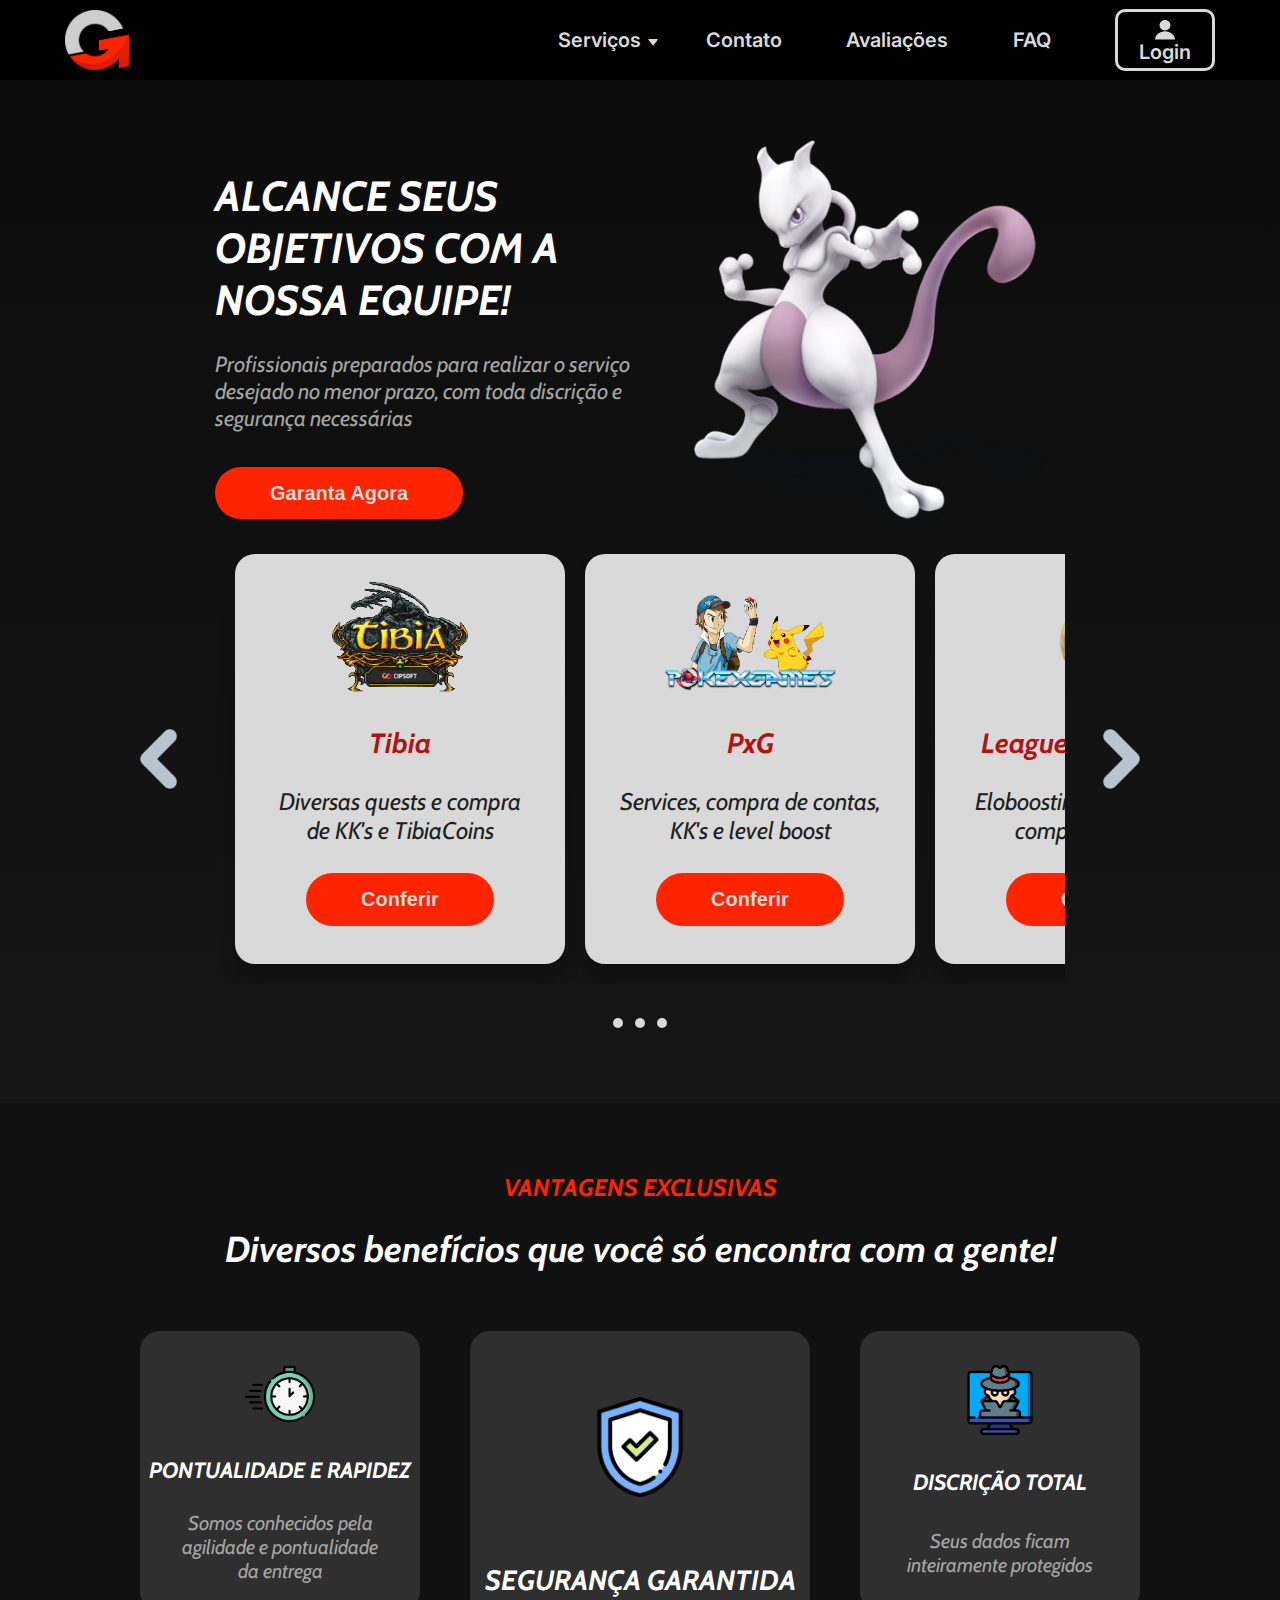
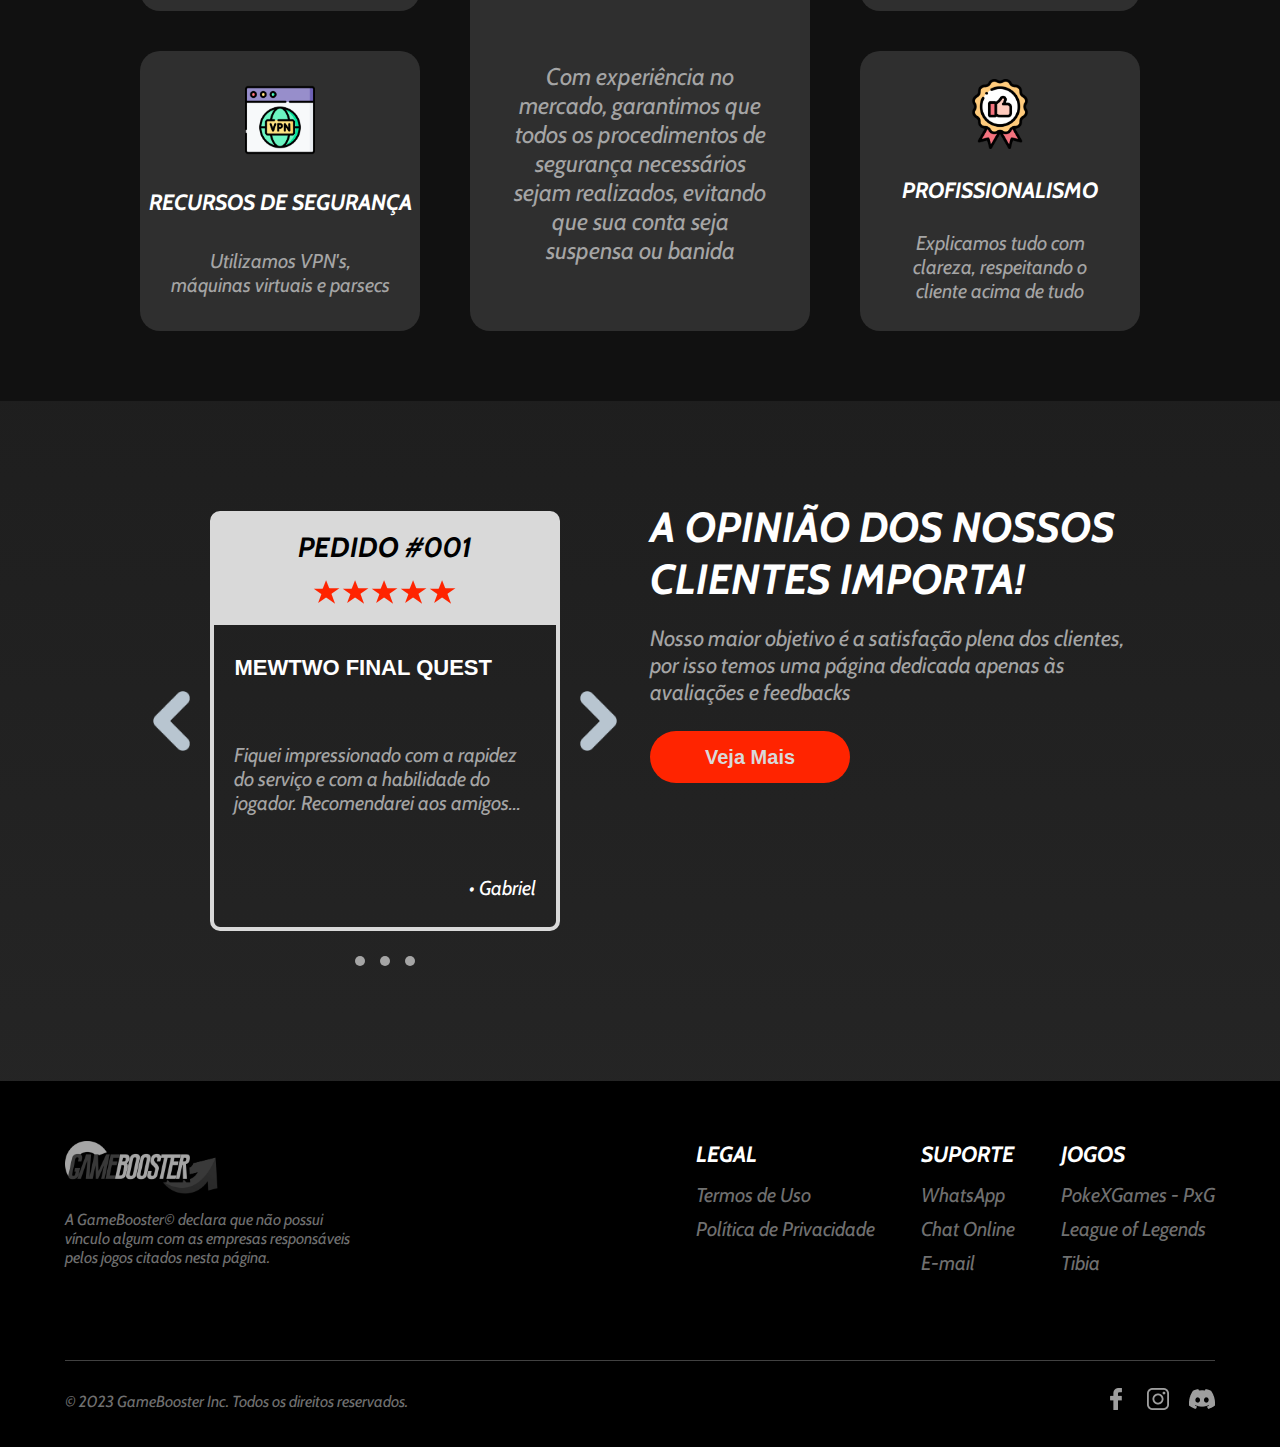
==== index.html @ 7f556cfa "Link para Contato no Header" ====
<!DOCTYPE html>
<html lang="pt-br">
<head>
    <meta charset="UTF-8">
    <meta name="viewport" content="width=device-width, initial-scale=1.0, shrink-to-fit=no">
    <link rel="stylesheet" href="css/common.css">
    <link rel="stylesheet" href="css/home.css">
    <script src="script/script.js"></script>
    <script src="script/home.js"></script>
    <title>GameBooster</title>
</head>
<body>
    <div>
        <div class="login-caixa">
            
            <div class="login">
                <div class="div-sair">
                    <div class="sair" onclick="toggleLogin()">X</div>
                </div>

                <div class="login-texto">
                    <h1>Efetuar Login</h1>

                    <p>Acesse sua conta GameBooster</p>
                </div>

                <div class="continuar-ops">
                    <div class="continuar">
                        <img src="imagens/google.png" alt="Logo do Google">
                        <p>Continuar com o Google</p>
                    </div>

                    <div class="continuar">
                        <img src="imagens/facebook.png" alt="Logo do Facebook.">
                        <p>Continuar com o Facebook</p>
                    </div>

                    <div class="continuar">
                        <img src="imagens/discord-icon.png" alt="Logo do Discord.">
                        <p>Continuar com o Discord</p>
                    </div>
                </div>

                <div class="centraliza-log">
                    <div class="div-ou">
                        <div></div>
                        
                        <p>ou</p>
    
                        <div></div>
                    </div>
                </div>
                
                <div class="email-senha">
                    
                    <form action="#" class="form">
                        <input type="email" name="email" id="email" placeholder="Digite seu e-mail ou login">

                        <input type="password" name="senha" id="senha" maxlength="14" placeholder="Digite sua senha">
                    </form>

                    <p class="esq-sen">Esqueceu a senha?</p>

                </div>

                <div class="confirmar">
                    <button>Confirmar</button>
                </div>

                <div class="confirmar">
                    <p class="nao-conta">Não possui uma conta? <a class="cadastre" href="#">Cadastre-se</a></p>
                </div>
                
            </div>
        </div>
    </div>

    <header>
        <div class="container-header">
            <div class="logo-header">
                <a class="logo-cv" href="index.html">
                    <img class="logo-cv" src="imagens/logo-cv.png" alt="Logo da Gamebooster">
                </a>
            </div>

            <nav class="nav-comp">
                <ul class="itens-nav">    
                    <li class="container-servicos">
                        <span class="servicos">Serviços</span>
                        <ul class="caixa-servicos">
                            <li><a class="servico borda-f">PokeXGames</a></li>
                            <li><a class="servico borda-f">League of Legends</a></li>
                            <li><a class="servico borda-f">Tibia</a></li>
                            <li class="container-contas">
                                <span class="brilinho">Contas</span>
                                <ul class="caixa-contas">
                                    <li class="servico borda-f brilinho">Anunciar (PxG)</li>
                                    <li class="men brilinho">Comprar (PxG)</li>
                                </ul>
                            </li>
                        </ul>
                    </li>
                    <li class="brilinho"><a href="contato.html">Contato</a></li>
                    <li class="brilinho"><a href="avaliacoes.html">Avaliações</a></li>
                    <li class="brilinho"><a href="faq.html">FAQ</a></li>
                    <li>
                        <button id="botao-login" onclick="toggleLogin()">
                            <img class="passar-c" src="imagens/avatar-brilho.svg" alt="Icone de login com brilho.">
                            <img class="mostrada" src="imagens/avatar.svg" alt="Icone de login.">
                            <span>Login</span>
                        </button>
                    </li>
                </ul>
            </nav>

            <nav class="nav-cel">
                <div class="menu-ham">
                
                    <input id="caixa-invisivel" type="checkbox">       
    
                    <div class="fatias">
                        <span></span>
                        <span></span>
                        <span></span>
                    </div>
                
                    <ul class="menu">
                        <li class="menu-ham-tipog">
                            <a href="#"><img src="imagens/tipografia.png" alt="GameBooster escrito de forma estilizada."></a>
    
                            <div class="menu-x">
                                <input id="caixa-invisivel-2" type="checkbox" >
    
                                <div class="x-ham">
                                    <span class="x1"></span>
                                    <span class="x2"></span>
                                </div>
                            </div>
                        </li>
                        <input id="invisivel-servicos" type="checkbox">
                        <li class="container-servicos-2">
                            <span class="servicos-ham">Serviços</span>
                            <ul class="caixa-servicos-2">
                                <li class="servicosabcd" id="servico-a"><a href="lol.html">PokeXGames</a></li>
                                <li class="servicosabcd" id="servico-b"><a href="lol.html">League of Legends</a></li>
                                <li class="servicosabcd" id="servico-c"><a href="lol.html">Tibia</a></li>
                                <li class="servicosabcd" id="servico-d">

                                    <input id="invisivel-contas" type="checkbox">

                                    <div class="container-contas-2">
                                        <span class="livra-caixa">Contas</span>
                                        <ul class="caixa-contas-ham">
                                            <li class="brilinho" id="conta-a">Anunciar (PxG)</li>
                                            <li class="brilinho" id="conta-b">Comprar (PxG)</li>
                                        </ul>
                                    </div>

                                </li>
                            </ul>
                        </li>
                        <li class="margem"></li>
                        <li class="margem2"></li>
                        <li class="brilinho"><a href="#">Intermédios</a></li>
                        <li><a href="#">Avaliações</a></li>
                        <li><a href="#">FAQ</a></li>
                        <li class="menu-ham-log">
                            <button id="botao-login-ham" onclick="toggleLogin()">LOGIN</button>
                        </li>
                        <li></li> <!-- Não apague isso -->
                    </ul>
                </div>
            </nav>
        </div>
    </header>

    <main>
        <section class="container">
            <div class="parte-esq">
                <h1>ALCANCE SEUS OBJETIVOS COM A NOSSA EQUIPE!</h1>
    
                <p>Profissionais preparados para realizar o serviço desejado no menor prazo, com toda discrição e segurança necessárias</p>
    
                <a href="#"><div class="botao-laranja">Garanta Agora</div></a>
            </div>
    
            <div class="imagem-mewtwo">
                <img src="imagens/mewtwo.png" alt="Pokémon chamado Mewtwo.">
            </div>
        </section>

        <section class="caixa-setas">

            <img class="seta-esquerda seta" src="imagens/seta-esquerda.png" alt="Seta apondada para a esquerda.">

            <div class="container2">
                <div class="caixa-jogos tibia-esquerda">
                    <a href="#"><img class="logo-jogos" src="imagens/logo-tibia.gif" alt="Logo do jogo Tibia."></a>
    
                    <a href="#"><h3>Tibia</h3></a>
    
                    <p>Diversas quests e compra de KK's e TibiaCoins</p>
    
                    <a class="botao-laranja conferir" href="#"><div>Conferir</div></a>
                </div>
                
                <div class="caixa-jogos">
                    <a href="#"><img class="logo-jogos" src="imagens/logo-pxg.png" alt="Logo do jogo PokeXGames."></a>
    
                    <a href="#"><h3>PxG</h3></a>
    
                    <p>Services, compra de contas, KK's e level boost</p>
    
                    <a class="botao-laranja conferir" href="#"><div>Conferir</div></a>
                </div>
    
                <div class="caixa-jogos">
                    <a href="#"><img class="logo-jogos" src="imagens/logo-lol.png" alt="Logo do jogo Legue of Leagends."></a>
    
                    <a href="#"><h3>League of Leagends</h3></a>
    
                    <p>Eloboosting, duoboosting e compra de contas</p>
    
                    <a class="botao-laranja conferir" href="lol.html"><div>Conferir</div></a>
                </div>
                
            </div>

            <img class="seta-direita seta" src="imagens/seta-direita.png" alt="Seta apondada para a direita.">

        </section>

        <div class="retangulos">
            <div class="retang-p"></div>
            <div class="retang-p"></div>
            <div class="retang-p"></div>
        </div>

        <section class="vantagens">

            <div class="titulo-h2-h3">
                <h2>VANTAGENS EXCLUSIVAS</h2>

                <h3>Diversos benefícios que você só encontra com a gente!</h3>
            </div>

            <div class="container-van">
                <div class="van-flex">
                    <div class="caixa-vantagem">
                        <img src="imagens/pontualidade.png" alt="Um relógio de ponteiros.">

                        <h3>PONTUALIDADE E RAPIDEZ</h3>

                        <p>Somos conhecidos pela agilidade e pontualidade da entrega</p>
                    </div>

                    <div class="caixa-vantagem">
                        <img src="imagens/vpn.png" alt="Um simbolo de VPN.">

                        <h3>RECURSOS DE SEGURANÇA</h3>

                        <p>Utilizamos VPN's, máquinas virtuais e parsecs</p>
                    </div>
                </div>

                <div class="caixa-vantagem-c">
                    <img src="imagens/seguranca.png" alt="Um escudo com um sinal de correto.">

                    <h3>SEGURANÇA GARANTIDA</h3>

                    <p>Com experiência no mercado, garantimos que todos os procedimentos de segurança necessários sejam realizados, evitando que sua conta seja suspensa ou banida</p>
                </div>

                <div class="van-flex van-baixo">
                    <div class="caixa-vantagem">
                        <img src="imagens/discricao.png" alt="Uma pessoa discreta.">

                        <h3>DISCRIÇÃO TOTAL</h3>

                        <p>Seus dados ficam inteiramente protegidos</p>
                    </div>

                    <div class="caixa-vantagem profissionalismo">
                        <img src="imagens/qualidade.png" alt="Uma medalha com uma mão com o polegar pra cima estampada em seu centro.">

                        <h3>PROFISSIONALISMO</h3>

                        <p>Explicamos tudo com clareza, respeitando o cliente acima de tudo</p>
                    </div>
                </div>
            </div>
        </section>

        <section class="caixa-avaliacao-m">

            <a class="aparece" href="avaliacoes.html"><div class="botao-laranja estica">Veja Mais</div></a>

            <div class="container-bolinhas">
                <div class="mini-avaliacao">

                    <img class="seta-esquerda-av-demo" src="imagens/seta-esquerda.png" alt="Uma seta apontada para a esquerda.">
    
                    <div class="rolagem-av">
                        <div class="caixa-avaliacao">
                            <div class="caixa-avaliacao-cima">
                                <h3>PEDIDO #001</h3>
                                <div class="caixa-estrelas">
                                    <div class="five-pointed-star2"></div>
                                    <div class="five-pointed-star2"></div>
                                    <div class="five-pointed-star2"></div>
                                    <div class="five-pointed-star2"></div>
                                    <div class="five-pointed-star2"></div>
                                </div>
                            </div>
                            <div class="caixa-avaliacao-baixo">
                                <h4>MEWTWO FINAL QUEST</h4>
        
                                <p>Fiquei impressionado com a rapidez do serviço e com a habilidade do jogador. Recomendarei aos amigos...</p>
        
                                <p class="nome">• Gabriel</p>
                            </div>
                        </div>
                        <div class="caixa-avaliacao">
                            <div class="caixa-avaliacao-cima">
                                <h3>PEDIDO #001</h3>
                                <div class="caixa-estrelas">
                                    <div class="five-pointed-star2"></div>
                                    <div class="five-pointed-star2"></div>
                                    <div class="five-pointed-star2"></div>
                                    <div class="five-pointed-star2"></div>
                                    <div class="five-pointed-star2"></div>
                                </div>
                            </div>
                            <div class="caixa-avaliacao-baixo">
                                <h4>MEWTWO FINAL QUEST</h4>
        
                                <p>Fiquei impressionado com a rapidez do serviço e com a habilidade do jogador. Recomendarei aos amigos...</p>
        
                                <p class="nome">• Gabriel</p>
                            </div>
                        </div>
                        <div class="caixa-avaliacao tira-margem">
                            <div class="caixa-avaliacao-cima">
                                <h3>PEDIDO #001</h3>
                                <div class="caixa-estrelas">
                                    <div class="five-pointed-star2"></div>
                                    <div class="five-pointed-star2"></div>
                                    <div class="five-pointed-star2"></div>
                                    <div class="five-pointed-star2"></div>
                                    <div class="five-pointed-star2"></div>
                                </div>
                            </div>
                            <div class="caixa-avaliacao-baixo">
                                <h4>MEWTWO FINAL QUEST</h4>
        
                                <p>Fiquei impressionado com a rapidez do serviço e com a habilidade do jogador. Recomendarei aos amigos...</p>
        
                                <p class="nome">• Gabriel</p>
                            </div>
                        </div>
                    </div>
    
                    <img class="seta-direita-av-demo" src="imagens/seta-direita.png" alt="Uma seta apontada para a direita.">
                </div>

                <div class="caixa-bolinhas">
                    <div></div>
                    <div></div>
                    <div></div>
                </div>

            </div>

            <div class="caixa-opiniao">
                <h2>A OPINIÃO DOS NOSSOS CLIENTES IMPORTA!</h2>

                <p>Nosso maior objetivo é a satisfação plena dos clientes, por isso temos uma página dedicada apenas às avaliações e feedbacks</p>
                
                <a href="avaliacoes.html"><div class="botao-laranja desaparece">Veja Mais</div></a>
            </div>

        </section>
            
    </main>

    <footer>

        <div class="footer-area">
            <div class="caixa-footer">
                <div class="declaracao">
                    <img class="tipografia-pb" src="imagens/tipografia-PeB.png" alt="GameBooster escrito de forma estilizada.">
                    <p>A GameBooster© declara que não possui vínculo algum com as empresas responsáveis pelos jogos citados nesta página.</p>
                </div>

                <nav class="opcoes-footer">

                    <ul class="coluna-footer">
                        <li>LEGAL</li>
                        <li><a class="brilinho" href="#">Termos de Uso</a></li>
                        <li><a class="brilinho" href="#">Política de Privacidade</a></li>
                    </ul>

                    <ul class="coluna-footer">
                        <li>SUPORTE</li>
                        <li><a class="brilinho" href="#">WhatsApp</a></li>
                        <li><a class="brilinho" href="#">Chat Online</a></li>
                        <li><a class="brilinho" href="#">E-mail</a></li>
                    </ul>
                    
                    <ul class="coluna-footer">
                        <li>JOGOS</li>
                        <li><a class="brilinho" href="#">PokeXGames - PxG</a></li>
                        <li><a class="brilinho" href="lol.html">League of Legends</a></li>
                        <li><a class="brilinho" href="#">Tibia</a></li>
                    </ul>

                </nav>
            </div>

            <div class="footer-final">
                <p>© 2023 GameBooster Inc. Todos os direitos reservados.</p>
                <div class="flex-logos-footer">
                    <a href="#"><img class="logos-footer" src="imagens/facebook-logo-b.png" alt="Logo do Facebook."></a>
                    <a href="#"><img class="logos-footer" src="imagens/instagram-logo-b.png" alt="Logo do Instagram."></a>
                    <a href="#"><img class="logos-footer" src="imagens/discord-logo-b.png" alt="Logo do Discord."></a>
                </div>
            </div>
        </div>
    </footer>  
</body>
</html>
---- css/common.css ----
@import url('https://fonts.googleapis.com/css2?family=Inter:wght@700&display=swap');
@import url('https://fonts.googleapis.com/css2?family=Inter:wght@500;600&display=swap');   
@import url('https://fonts.googleapis.com/css2?family=Cabin:ital,wght@0,400;0,700;1,400;1,700&family=Inter&display=swap'); 

body {
    background: linear-gradient(180deg, #0c0c0c 1.56%, #2b2b2b 110.39%, rgba(0, 0, 0, 0) 110.4%);
    font-family: 'Segoe UI', Tahoma, Geneva, Verdana, sans-serif;
    height: max-content;
    margin: 0;
}

ul {
    list-style-type: none;
}

a {
    text-decoration: none;
    color: #D9D9D9;
}

p, ul, h3, h2, h1, input {
    margin: 0;
    padding: 0;
}

p, h1, h2, h3, footer ul { /* ---------- ALTERADO EM 08/09/2023 (Gabriel) ---------- */
    font-family: Cabin; /* ---------- ALTERADO EM 08/09/2023 (Gabriel) ---------- */
    font-style: italic; /* ---------- ALTERADO EM 08/09/2023 (Gabriel) ---------- */
}

h1 {
    font-size: 3rem;
    color: #FFF;
    margin: 0;
}

#botao-login, .servicos, .brilinho, .servico, .menu-ham a, #invisivel-servicos ~ li.container-servicos-2 span {
    transition: text-shadow 0.2s ease;
}

#botao-login:hover, .servicos:hover, .brilinho:hover, .servico:hover, .menu-ham a:hover, #invisivel-servicos:hover ~ li.container-servicos-2 span {
    text-shadow: #CECECE 1px 0 7px;
}

.seta, .seta-direita-av-demo, .seta-esquerda-av-demo {         
    transition: 0.2s;
}

.seta:hover, .seta-direita-av-demo:hover, .seta-esquerda-av-demo:hover, .seta-esquerda-av, .seta-direita-av {
    -webkit-filter: drop-shadow(0px 0px 4px #bbb);
    filter: drop-shadow(0px 0px 4px #bbb);
    cursor: pointer;
}

/* Header */

header {
    background-color: #000;
    width: 100%;
    position: sticky;
    top: 0;
    z-index: 10;
    color: #D9D9D9;
    text-align: center;
    font-family: Inter, sans-serif;
}

.container-header {
    max-width: 1260px;
    margin: 0 auto;
    height: 80px;
    display: flex;
    align-items: center;
    justify-content: space-between;
}

.logo-header {
    flex-grow: 5;
    flex-shrink: 0;
    display: flex;
    justify-content: start;
    align-items: center;
}

.logo-cv {
    max-width: 100%;
    height: 60px;
}

header nav {
    flex-grow: 3;
    flex-shrink: 0;
}

.itens-nav {
    font-size: 1.25rem;
    font-weight: 600; /* ---------- ALTERADO EM 12/09/2023 (Gabriel) ---------- */
    display: flex;
    align-items: center;
    justify-content: space-between;
    flex-grow: 2;
    flex-shrink: 0;
}

.container-servicos {
    position: relative;
    padding: 10px 0;
}

.servicos {
    cursor: pointer;
}

.servicos::after {
    content: url(../imagens/seta.svg);
    padding-left: 7px;
    position: absolute;
    top: 8px;
    transform: scale(1.1);
}

.caixa-servicos {
    background-color:#2F2F2F;
    border-radius: 10px;
    padding-top: 10px;
    visibility: hidden;
    position: absolute;
    justify-content: space-around;
    top: 40px;
    left: -10px;
    height: 240px;
    width: 220px;
    z-index: 11;
}

li:hover .caixa-servicos {
    display: flex;
    align-items: center;
    flex-direction: column;
    visibility: visible;
}

.servico {
    width: 200px;
    display: block;
    cursor: pointer;
    padding-bottom: 18px;
}

.borda-f {
    border-bottom: 1px solid #D9D9D9;
}

.container-contas {
    position: relative;
    padding: 0 10px 10px 10px;
    width: 200px;
    display: block;
    cursor: pointer;
}

.container-contas span::after {
    content: url(../imagens/seta.svg);
    padding-left: 10px;
    position: absolute;
    top: 7.6px;
    transform: rotate(-90deg) scale(1.2);
}

.caixa-contas {
    background-color:#2F2F2F;
    border-radius: 10px;
    padding-top: 10px;
    visibility: hidden;
    position: absolute;
    justify-content: space-around;
    top: -20px;
    left: 220px;
    height: 120px;
    width: 220px;
    z-index: 12;
}

li.container-contas:hover .caixa-contas {
    display: flex;
    align-items: center;
    flex-direction: column;
    visibility: visible;
}

.borda-c {
    border-bottom: 1px solid #D9D9D9;
}

.men {
    padding-bottom: 10px;
}

#botao-login {
    width: 100px;
    height: 62px;
    font-size: 1.25rem;
    font-weight: 600; /* ---------- ALTERADO EM 12/09/2023 (Gabriel) ---------- */
    color: #D9D9D9;
    border: 3px solid #D9D9D9;
    background-color: #000;
    border-radius: 10px;
    cursor: pointer;
    display: flex;
    flex-direction: column;
    align-items: center;
    font-family: Inter, sans-serif;
    transition: box-shadow 0.3s ease;
}

#botao-login:hover {
    box-shadow: 0.005px 0.005px 5px #CECECE, 0.005px 0.005px 5px #CECECE, 0.005px 0.005px 5px #CECECE, 0.005px -0.005px 5px #CECECE;
}

.passar-c {
    display: none;
    position: absolute;
    max-width: 100%;
    height: 30px;
    opacity: 0.7;
    padding-top: 1.48px;
}

#botao-login:hover .passar-c {
    display: inline;
}

.mostrada {
    z-index: 11;
    max-width: 100%;
    height: 20px;
    padding-top: 7px;
}


/* Menu Celular */

.nav-cel {
    display: none;
    max-width: max-content;
}

.menu-ham {
    z-index: 1;
    height: 95px;
}

.menu-ham input#caixa-invisivel {
    width: 40px;
    height: 32px;
    position: relative;
    top: 33px;
    left: -6px;
    cursor: pointer;
    opacity: 0;
    z-index: 2;
}

.menu-ham > div > span {
    display: block;
    width: 30px;
    height: 3px;
    margin-bottom: 8.5px;
    position: relative;
    background-color: #D9D9D9;
    border-radius: 3px;
    z-index: 1;
    transform-origin: 4px 0px;
    transition: transform 0.5s cubic-bezier(0.77,0.2,0.05,1.0),
                background 0.5s cubic-bezier(0.77,0.2,0.05,1.0),
                opacity 0.55s ease;
}

.menu-ham div.fatias span:first-child {
    transform-origin: 0% 0%;
}

.menu-ham div.fatias span:nth-last-child(2) {
    transform-origin: 0% 100%;
}

.menu-ham input:checked ~ div.fatias span:nth-child(1) {
    transform: rotate(45deg) translateY(-1px) scaleX(1.3);
}
  
.menu-ham input:checked ~ div.fatias span:nth-child(2) {
    transform: rotate(0deg) scale(0);
}

.menu-ham input:checked ~ div.fatias span:nth-child(3) {
    transform: rotate(-45deg) translate(-2px, -2px) scaleX(1.3);
}

.menu {
    position: absolute;
    top: 0px;
    left: 0px;
    width: 300px;
    height: 100vh;
    overflow: auto;
    z-index: 3;
    padding: 20px 20px 20px 30px;
    background-color: #353535;
    -webkit-font-smoothing: antialiased;
    transform-origin: 0% 0%;
    transform: translate(-100%, 0);
    transition: transform 0.5s cubic-bezier(0.77,0.2,0.05,1.0);
}

.menu > li {
    font-size: 1.5rem;
    text-align: start;
    color: #D9D9D9;
    padding-bottom: 30px;
}

.menu-ham-tipog {
    padding-bottom: 50px;
}

.menu li:last-child {
    padding-bottom: 0px;
}

.menu-ham input:checked ~ ul {
    transform: none;
}

.menu-ham-tipog {
    display: flex;
    align-items: center;
    justify-content: space-between;
}

.menu-ham .menu-ham-tipog .x-ham {
    rotate: 45deg;
    width: max-content;
}

.menu-ham-tipog a img {
    max-width: 100%;
    height: 70px;
    padding-top: 20px;
}

.menu-x {
    position: relative
}

#caixa-invisivel-2 {
    width: 27px;
    height: 30px;
    position: absolute;
    top: -4px;
    left: -6px;
    cursor: pointer;
    opacity: 0;
    z-index: 2;
}

.menu-ham .menu-ham-tipog .x-ham span {
    height: 2px;
    width: 32.35px;
    margin: 0;
    border-radius: 10px;
}

.menu-ham-tipog .x-ham span:first-child {
    position: relative;
    top: 13px;
}

.menu-ham-tipog .x-ham span:last-child {
    rotate: 90deg;
    position: relative;
    left: 13px;
}

#invisivel-servicos {
    position: absolute;
    cursor: pointer;
    opacity: 0;
    top: 148px;
    left: 30px;
    width: 98px;
    height: 29px;
}

.menu .caixa-servicos-2 {
    z-index: 3;
}

.menu .caixa-servicos-2 > li.servicosabcd {
    font-size: 1.375rem;
    position: absolute;
    left: 60px;
    transform-origin: 0% 0%;
}

#servico-a {
    top: 195px;
    transform: translate(-170%, 0);
    transition: transform cubic-bezier(0, 0.09, 1, -0.8) 0.6s;
}

#servico-b {
    top: 235px;
    transform: translate(-220%, 0);
    transition: transform cubic-bezier(0, 0.09, 1, -0.6) 0.5s;
}

#servico-c {
    top: 275px;
    transform: translate(-500%, 0);
    transition: transform cubic-bezier(0, 0.09, 1, -0.6) 0.3s;
}

#servico-d {
    top: 285px;
    transform: translate(-600%, 0);
    transition: transform cubic-bezier(0, 0.09, 1, -0.6) 0.2s;
}

#invisivel-servicos:checked ~ .container-servicos-2 > ul > li {
    transform: translate(0%, 0);
}

#invisivel-servicos:checked ~ .container-servicos-2 > .caixa-servicos-2 > #servico-a {
    transition: transform 0.2s;
}

#invisivel-servicos:checked ~ .container-servicos-2 > .caixa-servicos-2 > #servico-b {
    transition: transform 0.4s;
}

#invisivel-servicos:checked ~ .container-servicos-2 > .caixa-servicos-2 > #servico-c {
    transition: transform 0.5s;
}

#invisivel-servicos:checked ~ .container-servicos-2 > .caixa-servicos-2 > #servico-d {
    transition: transform 0.7s;
}

#invisivel-servicos:checked ~ .margem {
    animation-duration: 0.6s;
    animation-name: margem-maior;
    animation-fill-mode: forwards;
}

.menu li.margem {
    padding-bottom: 0px;
    height: 0px;
}

@keyframes margem-maior {
    from {
        margin-top: 0;
    }

    to {
        margin-top: 155px;
        animation-play-state: paused;
    }
}

#invisivel-servicos ~ .margem {
    animation-duration: 1.8s;
    animation-name: margem-menor;
    animation-fill-mode: forwards;
}

@keyframes margem-menor {
    from {
        margin: 155px;
    }
    to {
        margin: 0;
    }
}

/* fhkjdlorimasvfhkjdlorimasvfhkjdlorimasvfhkjdlorimasvfhkjdlorimasvfhkjdlorimasvfhkjdlorimasvfhkjdlorimasvfhkjdlorimasvfhkjdlorimasvfhkjdlorimasv
    fhkjdlorimasvfhkjdlorimasvfhkjdlorimasvfhkjdlorimasvfhkjdlorimasvfhkjdlorimasvfhkjdlorimasvfhkjdlorimasvfhkjdlorimasvfhkjdlorimasvfhkjdlorimasv
    fhkjdlorimasvfhkjdlorimasvfhkjdlorimasvfhkjdlorimasvfhkjdlorimasvfhkjdlorimasvfhkjdlorimasvfhkjdlorimasvfhkjdlorimasvfhkjdlorimasvfhkjdlorimasv
    fhkjdlorimasvfhkjdlorimasvfhkjdlorimasvfhkjdlorimasvfhkjdlorimasvfhkjdlorimasvfhkjdlorimasvfhkjdlorimasvfhkjdlorimasvfhkjdlorimasvfhkjdlorimasv
    fhkjdlorimasvfhkjdlorimasvfhkjdlorimasvfhkjdlorimasvfhkjdlorimasvfhkjdlorimasvfhkjdlorimasvfhkjdlorimasvfhkjdlorimasvfhkjdlorimasvfhkjdlorimasv
*/

#servico-d {
    z-index: 3;
    left: -40px;
}

#invisivel-contas {
    width: 78px;
    height: 26px;
    position: relative;
    top: 30px;
    left: 100px;
    cursor: pointer;
    opacity: 0;
    z-index: 2;
}

.livra-caixa {
    position: absolute;
    left: 100px;
}

#servico-d .caixa-contas-ham {
    position: absolute;
}

#servico-d .container-contas-2 li {
    font-size: 1.25rem;
    position: absolute;
    width: max-content;
    left: 130px;
    transform-origin: 0% 0%;
}

#servico-d #conta-a {
    top: 40px;
    transform: translate(-250%, 0);
    transition: transform cubic-bezier(0, 0.09, 1, -0.7) 0.7s;
}

#servico-d #conta-b {
    top: 75px;
    transform: translate(-250%, 0);
    transition: transform cubic-bezier(0, 0.09, 1, -0.7) 0.5s;
}


#servico-d #invisivel-contas:checked ~ .container-contas-2 ul li {
    transform: translate(0%, 0);
    transition: cubic-bezier(0.46, 0, 0.83, 0);
}

#servico-d #invisivel-contas:checked ~ .container-contas-2 #conta-a {
    transition: transform 0.3s;
}

#servico-d #invisivel-contas:checked ~ .container-contas-2 #conta-b {
    transition: transform 0.6s;
}



.menu .margem2 {
    padding-bottom: 0px;
    height: 0.01px;
}


.margem2-1 {
    animation-duration: 0.6s;
    animation-name: margem-maior2;
    animation-fill-mode: forwards;
}



@keyframes margem-maior2 {
    from {
        margin-top: 0;
    }

    to {
        margin-top: 100px;
        animation-play-state: paused;
    }
}

.margem2-2 {
    animation-duration: 0.6s;
    animation-name: margem-menor2;
    animation-fill-mode: forwards;
}

@keyframes margem-menor2 {
    from {
        margin: 50px;
    }
    to {
        margin: 0;
    }
}

/* fhkjdlorimasvfhkjdlorimasvfhkjdlorimasvfhkjdlorimasvfhkjdlorimasvfhkjdlorimasvfhkjdlorimasvfhkjdlorimasvfhkjdlorimasvfhkjdlorimasvfhkjdlorimasv
    fhkjdlorimasvfhkjdlorimasvfhkjdlorimasvfhkjdlorimasvfhkjdlorimasvfhkjdlorimasvfhkjdlorimasvfhkjdlorimasvfhkjdlorimasvfhkjdlorimasvfhkjdlorimasv
    fhkjdlorimasvfhkjdlorimasvfhkjdlorimasvfhkjdlorimasvfhkjdlorimasvfhkjdlorimasvfhkjdlorimasvfhkjdlorimasvfhkjdlorimasvfhkjdlorimasvfhkjdlorimasv
    fhkjdlorimasvfhkjdlorimasvfhkjdlorimasvfhkjdlorimasvfhkjdlorimasvfhkjdlorimasvfhkjdlorimasvfhkjdlorimasvfhkjdlorimasvfhkjdlorimasvfhkjdlorimasv
    fhkjdlorimasvfhkjdlorimasvfhkjdlorimasvfhkjdlorimasvfhkjdlorimasvfhkjdlorimasvfhkjdlorimasvfhkjdlorimasvfhkjdlorimasvfhkjdlorimasvfhkjdlorimasv
*/

.menu .menu-ham-log {
    padding: 100px 0 50px 0;
}

#botao-login-ham {
    margin: 50px 0 0 10px;
    border: none;
    width: 270px;
    height: 50px;
    color: #D9D9D9;
    background: #FF2400;
    font-family: Inter; /* ---------- ALTERADO EM 08/09/2023 (Gabriel) ---------- */
    font-size: 1.15rem; /* ---------- ALTERADO EM 08/09/2023 (Gabriel) ---------- */
    font-weight: bold;
    border-radius: 10px;
    transition: 150ms; /* ---------- ALTERADO EM 08/09/2023 (Gabriel) ---------- */
}

#botao-login-ham:hover { /* ---------- ALTERADO EM 08/09/2023 (Gabriel) ---------- */
    background-color: #B81A00;
    cursor: pointer;
}

/* Ínicio login */


.login-caixa {
    position: fixed;
    display: none;
    align-items: center;
    justify-content: center;
    height: 100vh;
    width: 100%;
    background: rgba(0, 0, 0, 0.2);
    z-index: 100;
}
  
.login-caixa.open {
    display: flex;
    animation: mostrar-login-caixa 1s;
}
  
@keyframes mostrar-login-caixa {
    0% {
      opacity: 0;
    }
    100% {
      opacity: 1;
    }
}
  
.login {
    height: 600px;
    width: 390px;
    margin: 0 auto;
    background: #D7C8C8F2;
    border-radius: 10px;
}
  
.div-sair {
    display: flex;
    justify-content: flex-end
}
  
.sair {
    font-family: sans-serif;
    color: #9B9B9B;
    font-size: 1.75rem;
    font-weight: bold;
    padding: 5px 5px 0px 0px;
    cursor: pointer;
}
  
.login-texto {
    margin-bottom: 25px;
}
  
.login-texto h1 {
    color: #222222;
    font-size: 2rem;
    text-align: center;
    margin: 0px 0px 7px 0px;
}
  
.login-texto p {
    color: #606060;
    font-size: 1.125rem;
    text-align: center;
    margin: 0px;
}
  
.continuar-ops {
    display: flex;
    row-gap: 15px;
    align-items: center;
    flex-direction: column;
}
  
.continuar {
    height: 40px;
    width: 324px;
    background-color: #B1B1B1;
    display: flex;
    align-items: center;
    justify-content: flex-start;
    column-gap: 40px;
    border-radius: 5px;
    cursor: pointer;
}
  
.continuar img {
    max-width: 100%;
    height: 22px;
    padding-left: 10px;
}
  
.continuar p, .div-ou p {
    margin: 0px;
}
  
.centraliza-log {
    max-width: 324px;
    margin: 30px auto;
}
  
.email-senha, .confirmar {
    max-width: 324px;
    margin: 0 auto;
}
  
.div-ou {
    display: flex;
    align-items: center;
    justify-content: space-between;
}
  
.div-ou div {
    width: 140px;
    border: 1px solid #A5A5A5;
}
  
.div-ou p {
    font-size: 0.875rem;
}
  
.email-senha form {
    display: flex;
    flex-direction: column;
    justify-content: center;
    row-gap: 15px;
}
  
.email-senha form input {
    padding: 0 10px;
    margin: 0;
    height: 40px;
    width: 300px;
    font-size: 0.875rem;
    outline: none;
    border: 1px solid #999999;
    border-radius: 5px;
}
  
.esq-sen {
    color: #4F4F4F;
    margin: 7px 0;
    padding-right: 4px;
    font-size: 0.875rem;
    text-align: right;
    cursor: pointer;
}
  
.confirmar button {
    margin: 14px 0px 10px 0px;
    background-color: #FF2400;
    color: #FFFFFF;
    outline: none;
    border: none;
    border-radius: 8px;
    font-size: 1rem;
    padding: 0px;
    height: 40px;
    width: 324px;
    cursor: pointer;
}
  
.nao-conta {
    margin: 0;
    font-size: 1.125rem;
    color: #545454;
    font-weight: 500;
}
  
.nao-conta a {
    color: #FF2400;
}

/* Seção Avaliação */

.caixa-avaliacao-m {
    max-width: 1000px;
    margin: 0 auto;
    display: flex;
    flex-wrap: wrap;
    column-gap: 20px;
    padding: 100px 0;
}

.container-bolinhas {
    flex: 1;
}

.mini-avaliacao {
    display: flex;
    align-items: center;
    justify-content: space-evenly;
}

.seta-esquerda-av-demo, .seta-direita-av-demo {
    max-width: 100%;
    height: 60px;
    cursor: pointer;
}

.rolagem-av {
    height: 440px;
    width: 365px;
    overflow-x: scroll;
    display: flex;
    /* justify-content: center; */
    align-items: center;
    /* column-gap: 20px; */
}

.rolagem-av::-webkit-scrollbar {
    display: none;
}

.caixa-estrelas {
    display: flex;
    justify-content: center;
    column-gap: 3px;
}

.caixa-comentarios {
    display: flex;
    justify-content: space-between;
    align-items: center;
}

.caixa-avaliacao {
    background: none;
    height: 412px;
    width: 342px;
    border: 4px solid #D9D9D9;
    border-radius: 10px;
    flex-shrink: 0;
    margin: 0 20px 0 8px;
}

.caixa-avaliacao:hover { /* ---------- ALTERADO EM 08/09/2023 (Gabriel) ---------- */
    box-shadow: 0px 0px 9px 0px #bbbbbb;
}

.tira-margem {
    margin-right: 8px;
}

.caixa-avaliacao-cima {
    display: flex;
    flex-direction: column;
    align-items: center;
    background-color: #D9D9D9;
}

.caixa-avaliacao-cima h3 {
    font-size: 1.75rem;
    margin: 15px 0 10px 0;
}

.caixa-avaliacao-cima .caixa-estrelas {
    margin-bottom: 15px;
}

.caixa-avaliacao-baixo {
    height: 295px;
    background: none;
    border-radius: 0px 0px 25px 25px;
    display: flex;
    flex-direction: column;
    justify-content: space-between;
}

.caixa-avaliacao-baixo h4 {
    font-size: 1.375rem;
    color: #ffffff;
    margin: 30px 20px 0 20px;
}

.caixa-avaliacao-baixo p {
    font-size: 1.25rem;
    color: #A5A5A5;
    margin: 0 20px;
}

.aparece {
    display: none;
}

.caixa-avaliacao-baixo .nome {
    color: #ffffff;
    text-align: right;
    padding-bottom: 20px;
}

.caixa-opiniao {
    flex: 1;
}

.caixa-opiniao h2 {
    font-size: 3rem;
    color: #ffffff;
    margin-bottom: 20px;
}

.caixa-opiniao p {
    font-size: 1.5rem;
    color: #A5A5A5;
    margin-bottom: 40px;
}

.caixa-bolinhas {
    width: 60px;
    height: 40px;
    margin: 0 auto;
    display: flex;
    align-items: center;
    flex-direction: row;
    justify-content: space-between;
}

.caixa-bolinhas div {
    background-color: #A5A5A5;
    width: 10px;
    height: 10px;
    border-radius: 50px;
}

.five-pointed-star2 {
    --star-color: #FF2400;
    margin: 1em auto;
    font-size: 0.85em;
    position: relative;
    display: block;
    width: 0px;
    height: 0px;
    border-right: 1em solid transparent;
    border-bottom: 0.7em solid var(--star-color);
    border-left: 1em solid transparent;
    transform: rotate(35deg);
}

.five-pointed-star2:before {
    border-bottom: 0.8em solid var(--star-color);
    border-left: 0.3em solid transparent;
    border-right: 0.3em solid transparent;
    position: absolute;
    height: 0;
    width: 0;
    top: -0.45em;
    left: -0.65em;
    display: block;
    content:"";
    transform: rotate(-35deg);
}

.five-pointed-star2:after {
    position: absolute;
    display: block;
    top: 0.03em;
    left: -1.05em;
    width: 0;
    height: 0;
    border-right: 1em solid transparent;
    border-bottom: 0.7em solid var(--star-color);
    border-left: 1em solid transparent;
    transform: rotate(-70deg);
    content:"";
}

/* Footer */

footer {
    background-color: #000;
    width: 100%;
}

.footer-area {
    height: auto;
    max-width: 1260px; /* ---------- ALTERADO EM 12/09/2023 (Gabriel) ---------- */
    margin: 0 auto;
    padding-top: 60px;
}

.caixa-footer {
    border-bottom: 1.5px solid #414141;
    padding-bottom: 75px;
    display: flex;
    flex-wrap: wrap;
    column-gap: 30%;
}

.declaracao {
    flex: 1.65;
}

.opcoes-footer {
    display: flex;
    flex-wrap: wrap;
    align-items: baseline;
    justify-content: space-between;
    flex: 3;
}

.tipografia-pb {
    max-width: 100%;
    height: 55px;
}

.caixa-footer p {
    font-size: 1rem;
    margin: 10px 0 0 0;
    color: #707070;
}

p {
    color: #A5A5A5;
}

.coluna-footer li:first-child {
    color: #FFF;
    font-size: 1.375rem;
    padding-bottom: 15px;
    font-weight: bold; /* ---------- ALTERADO EM 08/09/2023 (Gabriel) ---------- */
}

.coluna-footer li {
    padding-bottom: 10px;
} 

.coluna-footer li .brilinho:hover {  /* ---------- ALTERADO EM 08/09/2023 (Gabriel) ---------- */
    text-shadow: #7c7c7c 0 0 7px; 
}

footer a{
    color: #707070; /* ---------- ALTERADO EM 08/09/2023 (Gabriel) ---------- */
    font-size: 1.25rem;
}

.footer-final {
    display: flex;
    flex-wrap: wrap;
    align-items: center;
    justify-content: space-between; /* ---------- ALTERADO EM 08/09/2023 (Gabriel) ---------- */
    padding: 25px 0 30px 0;
}

.footer-final p {
    margin: 0;
    color: #707070; /* ---------- ALTERADO EM 08/09/2023 (Gabriel) ---------- */
}

.flex-logos-footer {
    display: flex;
    column-gap: 20px;
    align-items: center;
    justify-content: space-between;
}

.logos-footer {
    flex-shrink: 0;
    transition: 150ms; /* ---------- ALTERADO EM 08/09/2023 (Gabriel) ---------- */
}

.logos-footer:hover {
    filter: opacity(0.4) drop-shadow(0 0 #FF2400);     
}

/* Responsivo */

@media screen and (max-width: 1300px) {

    .container-header {
        max-width: 1150px;
    }

    .footer-area {
        max-width: 1150px;
    }

}

@media screen and (max-width: 1200px) {

    /* Header */

    .container-header {
        max-width: 900px;
    }

    /* Footer */

    .caixa-footer{
        /* flex-direction: column; */
        padding-bottom: 30px;
        max-width: 900px;
        margin: 0 auto;
        column-gap: 5%;
    }

    /* .declaracao {
        padding-bottom: 40px;
    }

    .declaracao p {
        width: 350px;
    } */

    /* .opcoes-footer {
        column-gap: 10px;
    } */

    .coluna-footer {
        padding-bottom: 20px;
    }

    .footer-final {
        max-width: 900px;
        margin: 0 auto;
    }

    .opcoes-footer, .declaracao {
        margin: 0 15px;
    }

}

@media screen and (max-width: 1050px) {

    .caixa-avaliacao-m {
        max-width: 600px;
        padding: 60px 0;
        flex-direction: column-reverse;
    }

    .caixa-avaliacao-m .estica {
        display: block;
        text-align: center;
        width: 145px;
        margin: 0 auto;
        margin-top: 40px;
    }

}

@media screen and (max-width: 1000px) {

    header {
        height: 60px;
    }

    .container-header {
        height: 60px;
    }

    .logo-cv {
        height: 40px;
    }

    .nav-comp {
        display: none;
    }

    .nav-cel {
        display: inline;
    }

}

@media screen and (max-width: 950px) {

    .container-header {
        max-width: 650px;
    }

    /* Footer */

    .caixa-footer {
        max-width: 650px;
        flex-wrap: wrap;
        column-gap: 8%;
    }

    .declaracao {
        display: flex;
        align-items: center;
        flex-direction: column;
        /* text-align: center; */
        font-size: 1.25rem;
    }

    .declaracao p {
        width: auto;
    }

    .footer-final {
        max-width: 650px;
        text-align: center;
    }

    .flex-logos-footer {
        padding: 30px 0 20px 0;
        padding-top: 25px;
        margin: 0 auto;
        column-gap: 20px;
    }
}

@media screen and (max-width: 700px) {

    /* Avaliação */

    .caixa-avaliacao-m {
        width: 450px;
    }

    .rolagem-av {
        height: 470px;
        width: 350px;
    }

    .caixa-avaliacao-m h2 {
        font-size: 2rem;
    }

    .caixa-avaliacao {
        width: 272px;
        height: 450px;
    }

    .seta-esquerda-av-demo, .seta-direita-av-demo {
        display: none;
    }

    .caixa-avaliacao-baixo {
        height: 340px;
    }

}

@media screen and (max-width: 650px) {

    .container-header {
        max-width: 450px;
    }

}

@media screen and (max-width: 500px) {

    .container-header {
        max-width: 300px;
    }
    .logo-header {
        margin-left: 9px;
    }

    .menu {
        width: 250px;
        padding: 5px 5px 5px 20px;
    }

    .menu li.menu-ham-tipog:first-child {
        padding-bottom: 40px;
    }

    .menu-ham-tipog a img {
        height: 55px;
        padding-top: 25px;
    }

    #invisivel-servicos {
        width: 80px;
        height: 20px;
        top: 130px;
        left: 19px;
    }

    .menu li {
        font-size: 1.125rem;
        padding-bottom: 20px;
    }

    #servico-a {
        top: 165px;
    }
    
    #servico-b {
        top: 205px;
    }
    
    #servico-c {
        top: 245px;
    }
    
    #servico-d {
        top: 285px;
    }

    #botao-login-ham {
        margin: 0 0 0 28px;
        width: 180px;
        font-size: 1.125rem;
    }

    /* Seção Avaliação */

    .caixa-avaliacao-m {
        width: 300px;
    }

    .rolagem-av {
        width: 300px;
    }

    .rolagem-av .caixa-avaliacao {
        width: 240px;
    }

    /* Footer */

    .caixa-footer {
        max-width: 350px;
    }

    .footer-final {
        max-width: 330px;
    }
}

@media screen and (max-width: 400px) {
    .caixa-footer {
        max-width: 280px;
    }

    .footer-final {
        max-width: 260px;
    }
}
---- css/home.css ----
.container {
    padding-top: 60px;
    max-width: 1080px;
    margin: 0 auto;
    display: flex;
}

.parte-esq { /* ---------- ALTERADO EM 08/09/2023 (Gabriel) ---------- */
    display: flex;
    flex-wrap: wrap;
    align-content: center;
    gap: 10px;
}

.parte-esq p {
    color: #A5A5A5;
    font-size: 1.5rem;
    margin: 15px 0 40px 0;
}

.caixa-setas {
    max-width: 1240px;
    margin: 0 auto;
    display: flex;
    align-items: center;
    justify-content: space-between;
}

.container2 {
    height: 450px;
    width: 1080px;
    display: flex;
    justify-content: space-between;
    align-items: center;
    overflow-x: scroll;
}

.container2::-webkit-scrollbar {
    display: none;
}

.seta-direita, .seta-esquerda {
    max-width: 100%;
    height: 60px;
    cursor: pointer;
}

/* .setas {
    max-width: 100%;
    height: 70px;
    transition: 150ms; ---------- ALTERADO EM 08/09/2023 (Gabriel) ----------
}

.seta {
    max-width: 100%;
    height: 50px;
    transition: 150ms; ---------- ALTERADO EM 08/09/2023 (Gabriel) ----------
} */

.caixa-jogos {
    background-color: #D9D9D9;
    margin: 15px 10px;
    width: 330px;
    height: 400px;
    display: flex;
    flex-direction: column;
    align-items: center;
    justify-content: space-evenly;
    border-radius: 20px;
    box-shadow: 0px 15px 15px rgba(0, 0, 0, 0.25);
    font-size: 1.5rem;
    flex-shrink: 0;
    padding-bottom: 10px; /* ---------- ALTERADO EM 08/09/2023 (Gabriel) ---------- */
    transition: 150ms; /* ---------- ALTERADO EM 08/09/2023 (Gabriel) ---------- */
}

.caixa-jogos:hover {
    transform: scale(1.1); /* ---------- ALTERADO EM 08/09/2023 (Gabriel) ---------- */
}

.tibia-esquerda {
    margin-left: 20px;
}

.logo-jogos {
    max-width: 100%;
    height: 110px;
}

.caixa-jogos h3 {
    text-align: center;
    color: #B11313;
    font-size: 1.75rem;
}

.caixa-jogos p {
    color: #202020;
    margin: 0 35px;
    text-align: center;
}

.botao-laranja {
    background-color: #FF2400;
    display: inline;
    font-size: 1.25rem;
    font-weight: bold;
    padding: 15px 55px;
    border-radius: 40px;
    transition: 150ms; /* ---------- ALTERADO EM 08/09/2023 (Gabriel) ---------- */
}

.botao-laranja:hover {
    background-color: #B81A00;
}

.retangulos {
    display: flex;
    align-items: center;
    justify-content: center;
    column-gap: 12px;
    margin: 34px 0 75px 0;
}

.retang-p {
    background-color: #D9D9D9;
    border-radius: 50%;
    height: 10px;
    width: 10px;
}


.vantagens {
    background-color: #111111;
    text-align: center;
    padding: 70px 0;
}

.vantagens h2 {
    color: #FF2400;
    font-size: 1.5rem;
    margin: 0;
}

.vantagens .titulo-h2-h3 h3 {
    color: #ffffff;
    font-size: 2.25rem;
    margin: 25px 0px 60px 0px;
}

.container-van {
    display: flex;
    flex-wrap: wrap;
    justify-content: space-between;
    max-width: 1220px;
    margin: 0 auto;
    color: #ffffff;
}

.van-flex {
    display: flex;
    flex-wrap: wrap;
    flex-direction: column;
    row-gap: 40px;
}

.caixa-vantagem {
    background-color: #2F2F2F;
    border-radius: 20px;
    height: 280px;
    width: 365px;
    display: flex;
    flex-direction: column;
    justify-content: space-evenly;
    align-items: center;
}

.caixa-vantagem img {
    max-width: 100%;
    height: 70px;
}

.caixa-vantagem h3 {
    font-size: 1.375rem;
}

.caixa-vantagem p {
    color: #A5A5A5;
    font-size: 1.25rem;
    margin: 0 30px;
}

.caixa-vantagem-c {
    background-color: #2F2F2F;
    border-radius: 20px;
    height: 600px;
    width: 380px;
    display: flex;
    flex-direction: column;
    justify-content: space-evenly;
    align-items: center;
}

.caixa-vantagem-c img {
    max-width: 100px;
    height: 100px;
    flex-shrink: 0;
}

.caixa-vantagem-c h3 {
    font-size: 1.75rem;
}

.caixa-vantagem-c p {
    font-size: 1.5rem;
    margin: 0 40px;
}

/* RESPONSIVO */


@media screen and (max-width: 1300px) {

    .container {
        max-width: 850px;
    }

    .parte-esq h1, .caixa-opiniao h2 {
        font-size: 2.625rem;
    }

    .parte-esq p, .caixa-opiniao p {
        font-size: 1.375rem;
    }

    .container div img {
        width: max-content;
        height: 390px;
    }

    .caixa-setas {
        max-width: 1000px;
    }

    .container2 {
        max-width: 850px;
    }

    .container-van {
        max-width: 1000px;
    }

    .caixa-vantagem {
        width: 280px;
    }

    .caixa-vantagem-c {
        width: 340px;
    }

}

@media screen and (max-width: 1050px) {

    .container {
        max-width: 650px;
        height: 420px;
    }

    .parte-esq h1, .caixa-opiniao h2 {
        font-size: 2.25rem;
    }

    .container div img {
        width: max-content;
        height: 340px;
    }

    .caixa-setas {
        max-width: 650px;
    }

    .container2 {
        max-width: 550px;
    }

    .aparece {
        display: inline;
    }

    .desaparece {
        display: none;
    }

    .vantagens .titulos-vantagens {
        margin: 0 auto;
        width: 650px;
    }

    .container-van {
        max-width: 650px;
    }

    .container-van .caixa-vantagem-c, .container-van .profissionalismo {
        width: 320px;
    }

    .van-baixo {
        width: 650px;
        margin-top: 40px;
        flex-direction: row;
        justify-content: space-between;
    }

    .caixa-vantagem {
        width: 280px;
    }

    .caixa-vantagem-c {
        width: 340px;
    }
}

@media screen and (max-width: 700px) {

    .container {
        max-width: 450px;
        height: auto;
    }

    .imagem-mewtwo {
        display: none;
    }

    .caixa-setas {
        padding-top: 60px;
        max-width: 400px;
        justify-content: center;
    }

    .container2 {
        max-width: max-content;
    }

    .caixa-jogos {
        margin: auto 10px;
    }

    .caixa-jogos:hover {
        transform: none;
    }

    .seta-esquerda, .seta-direita {
        display: none;
    }

    .caixa-jogos .tibia-esquerda {
        margin-left: 0px;
    }

    .vantagens .titulos-vantagens h3 {
        font-size: 2rem;
    }

    .vantagens .titulos-vantagens {
        width: 450px;
    }

    .vantagens .container-van {
        max-width: 450px;
        justify-content: center;
    }

    .van-flex {
        justify-content: center;
    }

    .container-van .caixa-vantagem {
        width: 320px;
    }

    .caixa-vantagem-c {
        margin-top: 40px;
    }
}

@media screen and (max-width: 500px) {

    .container {
        max-width: 300px;
    }

    .caixa-setas {
        width: 300px;
    }

    .caixa-jogos {
        width: 250px;
    }

    .caixa-jogos p{
        font-size: 1.375rem;
    }

    .vantagens .titulos-vantagens {
        width: 300px;
    }

    .vantagens .titulos-vantagens h3 {
        font-size: 1.75rem;
    }

    .container-van .caixa-vantagem,.container-van  .caixa-vantagem-c {
        width: 300px;
    }

    .container-van .caixa-vantagem p, .container-van  .caixa-vantagem-c p {
        font-size: 1.375rem;
    }
}
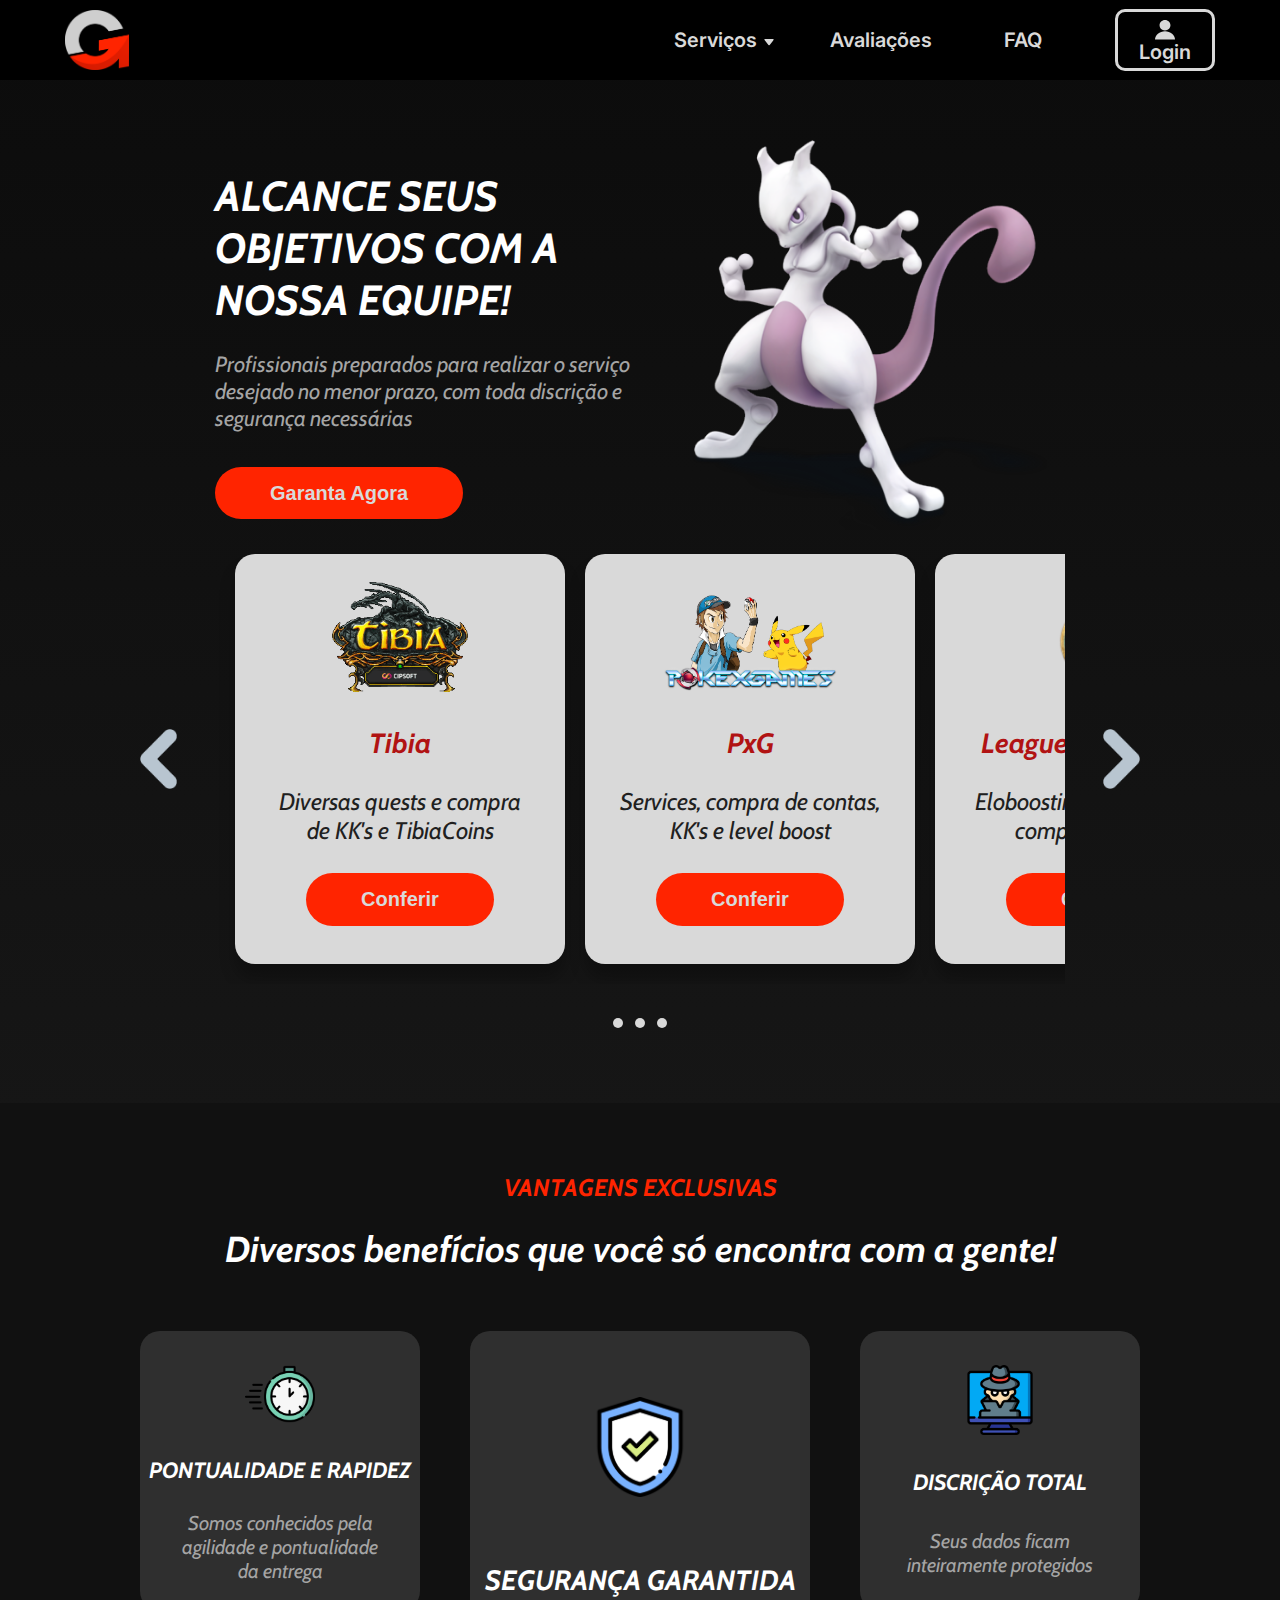
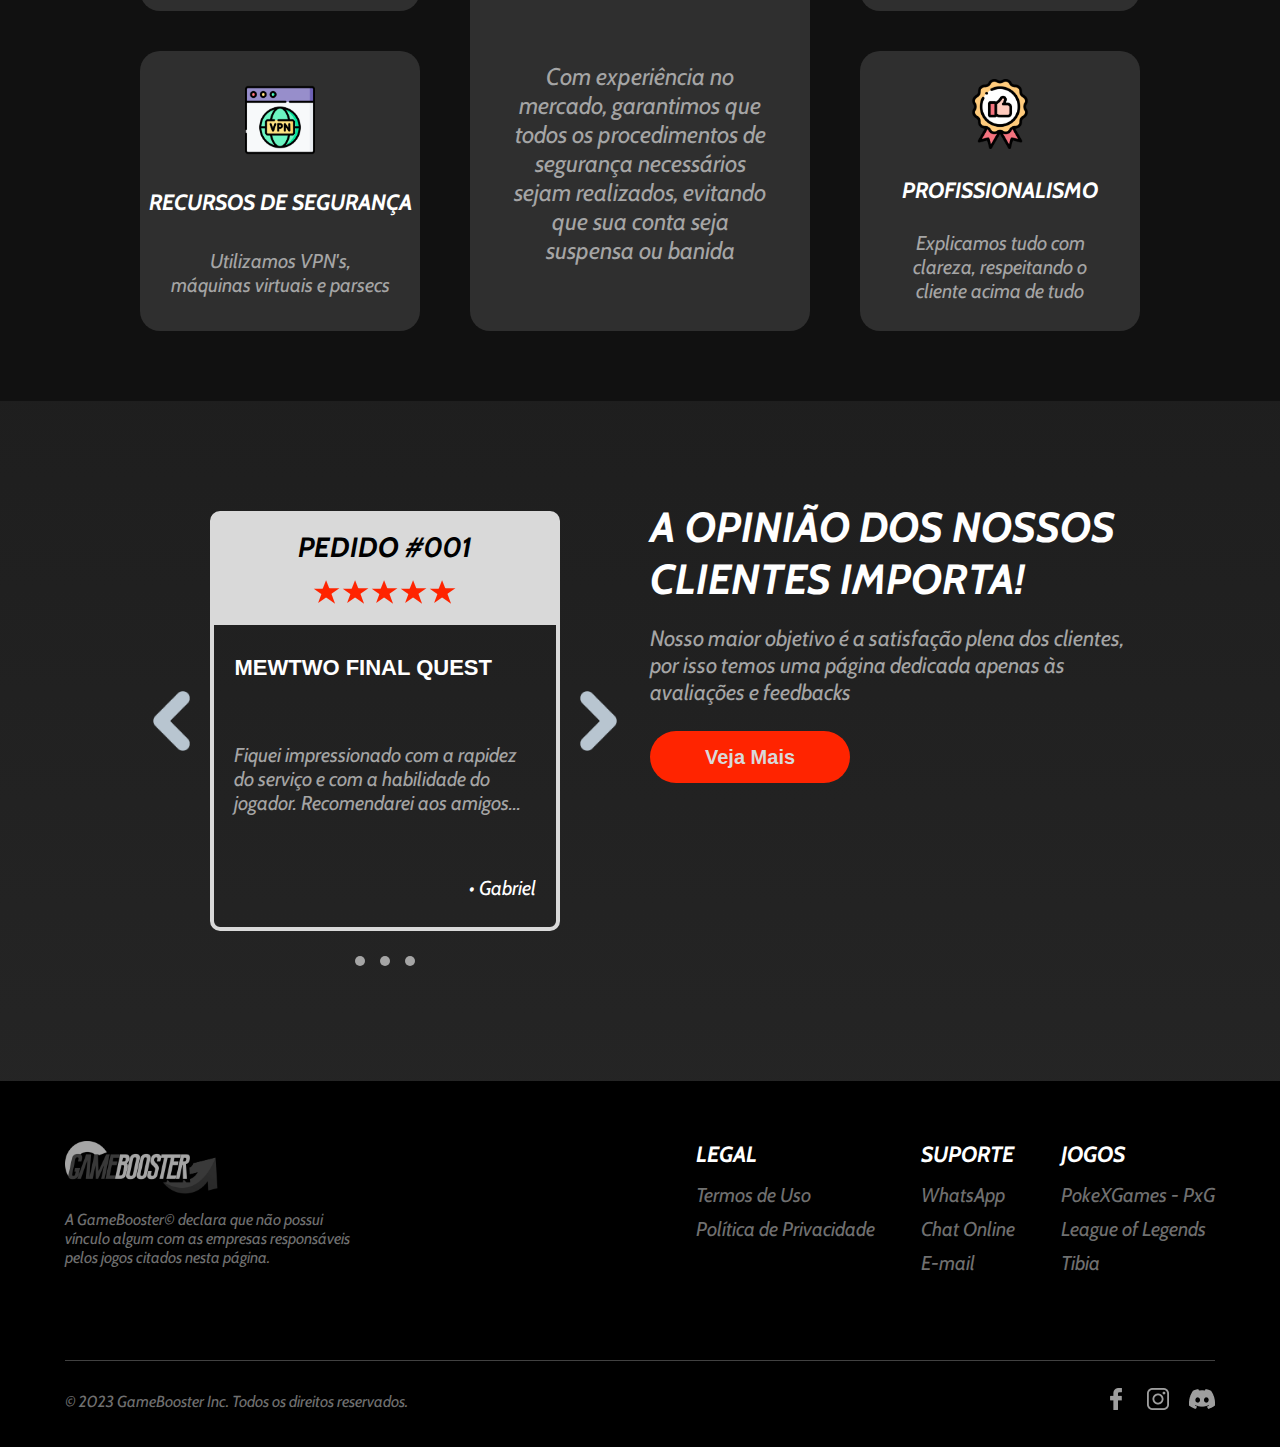
==== commit 4dbb0ae6: "Função de manipulação da DOM na página de contas" ====
--- a/index.html
+++ b/index.html
@@ -88,19 +88,13 @@
                     <li class="container-servicos">
                         <span class="servicos">Serviços</span>
                         <ul class="caixa-servicos">
-                            <li><a class="servico borda-f">PokeXGames</a></li>
-                            <li><a class="servico borda-f">League of Legends</a></li>
-                            <li><a class="servico borda-f">Tibia</a></li>
-                            <li class="container-contas">
-                                <span class="brilinho">Contas</span>
-                                <ul class="caixa-contas">
-                                    <li class="servico borda-f brilinho">Anunciar (PxG)</li>
-                                    <li class="men brilinho">Comprar (PxG)</li>
-                                </ul>
-                            </li>
+                            <li><a href="contas.html" class="servico borda-f">PokeXGames</a></li>
+                            <li><a href="lol.html" class="servico borda-f">League of Legends</a></li>
+                            <li><a href="contas.html" class="servico borda-f">Tibia</a></li>
+                            <li><a href="contas.html" class="servico men">Contas</a></li>
                         </ul>
                     </li>
-                    <li class="brilinho"><a href="contato.html">Contato</a></li>
+                    <!-- <li class="brilinho"><a href="#">Intermédios</a></li> -->
                     <li class="brilinho"><a href="avaliacoes.html">Avaliações</a></li>
                     <li class="brilinho"><a href="faq.html">FAQ</a></li>
                     <li>
@@ -126,7 +120,7 @@
                 
                     <ul class="menu">
                         <li class="menu-ham-tipog">
-                            <a href="#"><img src="imagens/tipografia.png" alt="GameBooster escrito de forma estilizada."></a>
+                            <a href="index.html"><img src="imagens/tipografia.png" alt="GameBooster escrito de forma estilizada."></a>
     
                             <div class="menu-x">
                                 <input id="caixa-invisivel-2" type="checkbox" >
@@ -141,29 +135,17 @@
                         <li class="container-servicos-2">
                             <span class="servicos-ham">Serviços</span>
                             <ul class="caixa-servicos-2">
-                                <li class="servicosabcd" id="servico-a"><a href="lol.html">PokeXGames</a></li>
+                                <li class="servicosabcd" id="servico-a"><a href="contas.html">PokeXGames</a></li>
                                 <li class="servicosabcd" id="servico-b"><a href="lol.html">League of Legends</a></li>
-                                <li class="servicosabcd" id="servico-c"><a href="lol.html">Tibia</a></li>
-                                <li class="servicosabcd" id="servico-d">
-
-                                    <input id="invisivel-contas" type="checkbox">
-
-                                    <div class="container-contas-2">
-                                        <span class="livra-caixa">Contas</span>
-                                        <ul class="caixa-contas-ham">
-                                            <li class="brilinho" id="conta-a">Anunciar (PxG)</li>
-                                            <li class="brilinho" id="conta-b">Comprar (PxG)</li>
-                                        </ul>
-                                    </div>
-
-                                </li>
+                                <li class="servicosabcd" id="servico-c"><a href="contas.html">Contas</a></li>
+                                <!-- <li class="servicosabcd" id="servico-d"><a href="contas.html">Contas</a></li> -->
                             </ul>
                         </li>
                         <li class="margem"></li>
                         <li class="margem2"></li>
-                        <li class="brilinho"><a href="#">Intermédios</a></li>
-                        <li><a href="#">Avaliações</a></li>
-                        <li><a href="#">FAQ</a></li>
+                        <!-- <li class="brilinho"><a href="#">Intermédios</a></li> -->
+                        <li><a href="avaliacoes.html">Avaliações</a></li>
+                        <li><a href="faq.html">FAQ</a></li>
                         <li class="menu-ham-log">
                             <button id="botao-login-ham" onclick="toggleLogin()">LOGIN</button>
                         </li>
--- a/css/common.css
+++ b/css/common.css
@@ -88,7 +88,7 @@
 }
 
 header nav {
-    flex-grow: 3;
+    flex-grow: 2;
     flex-shrink: 0;
 }
 
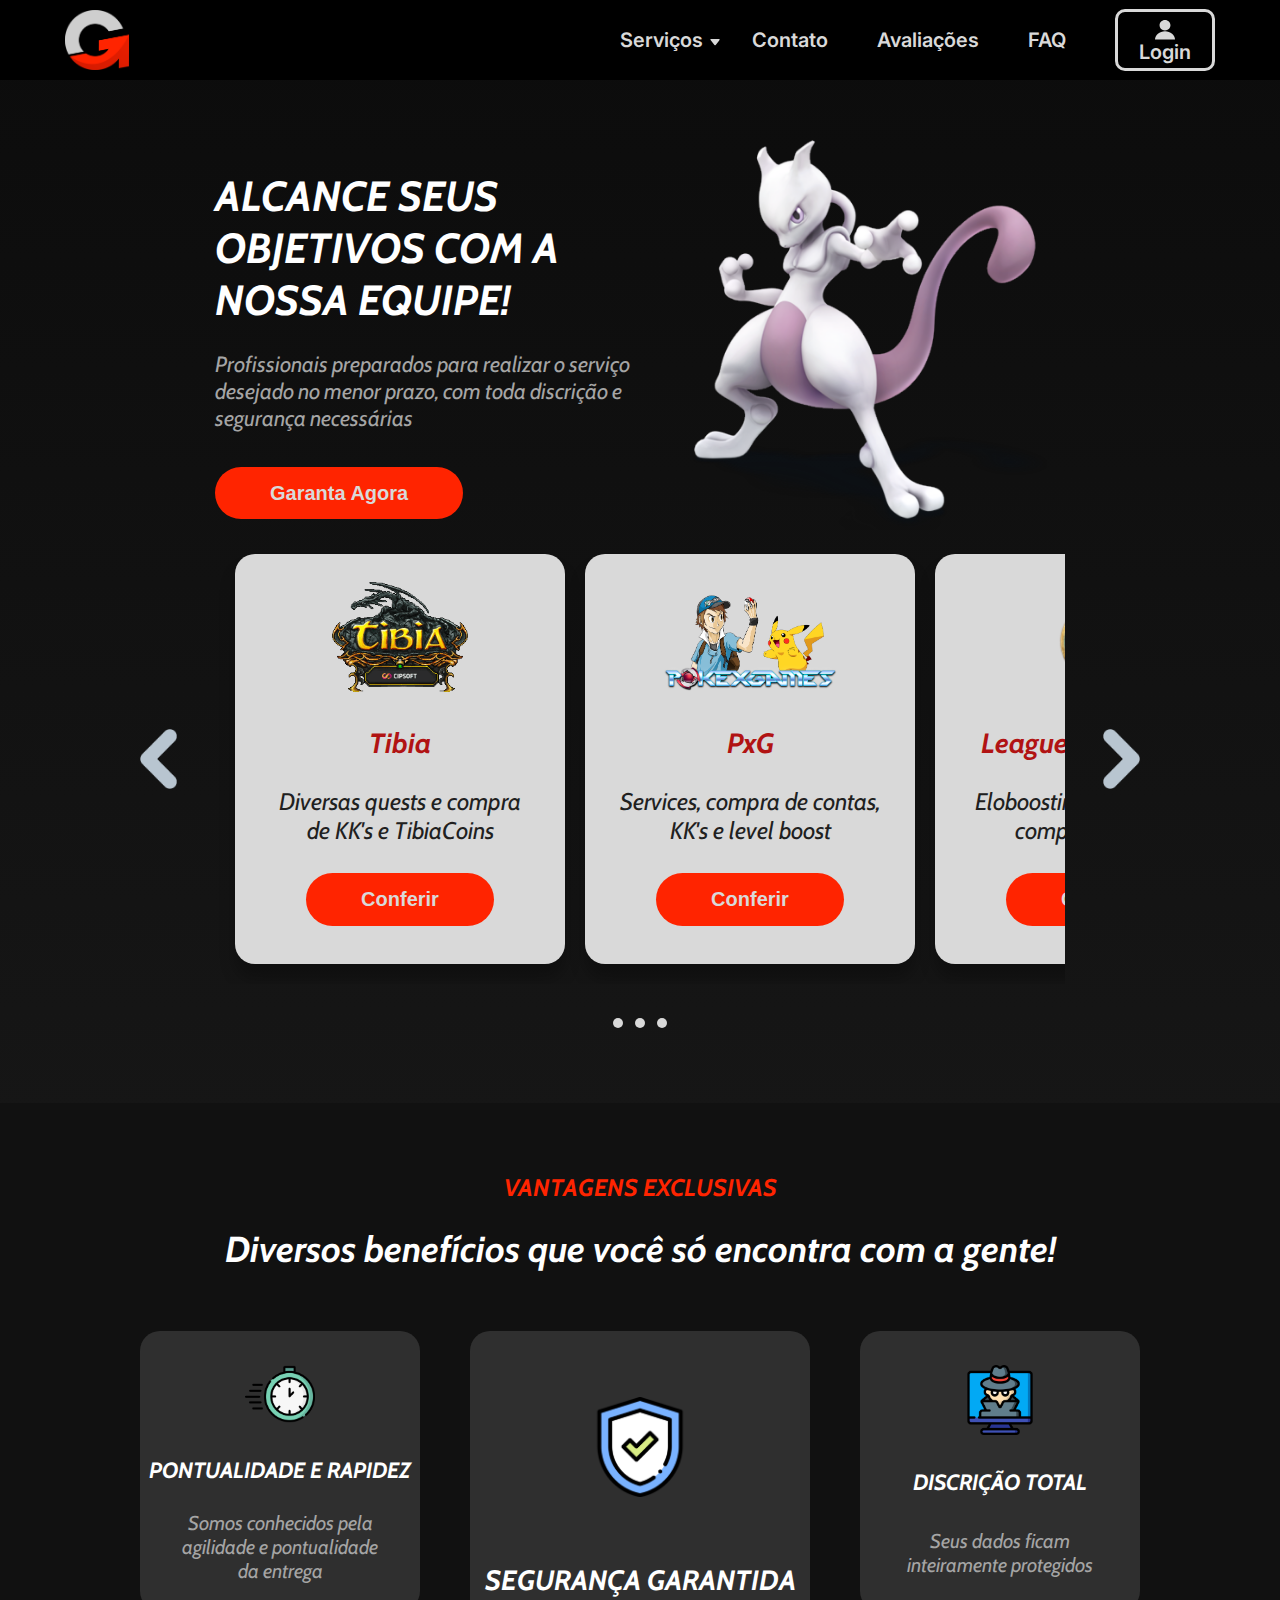
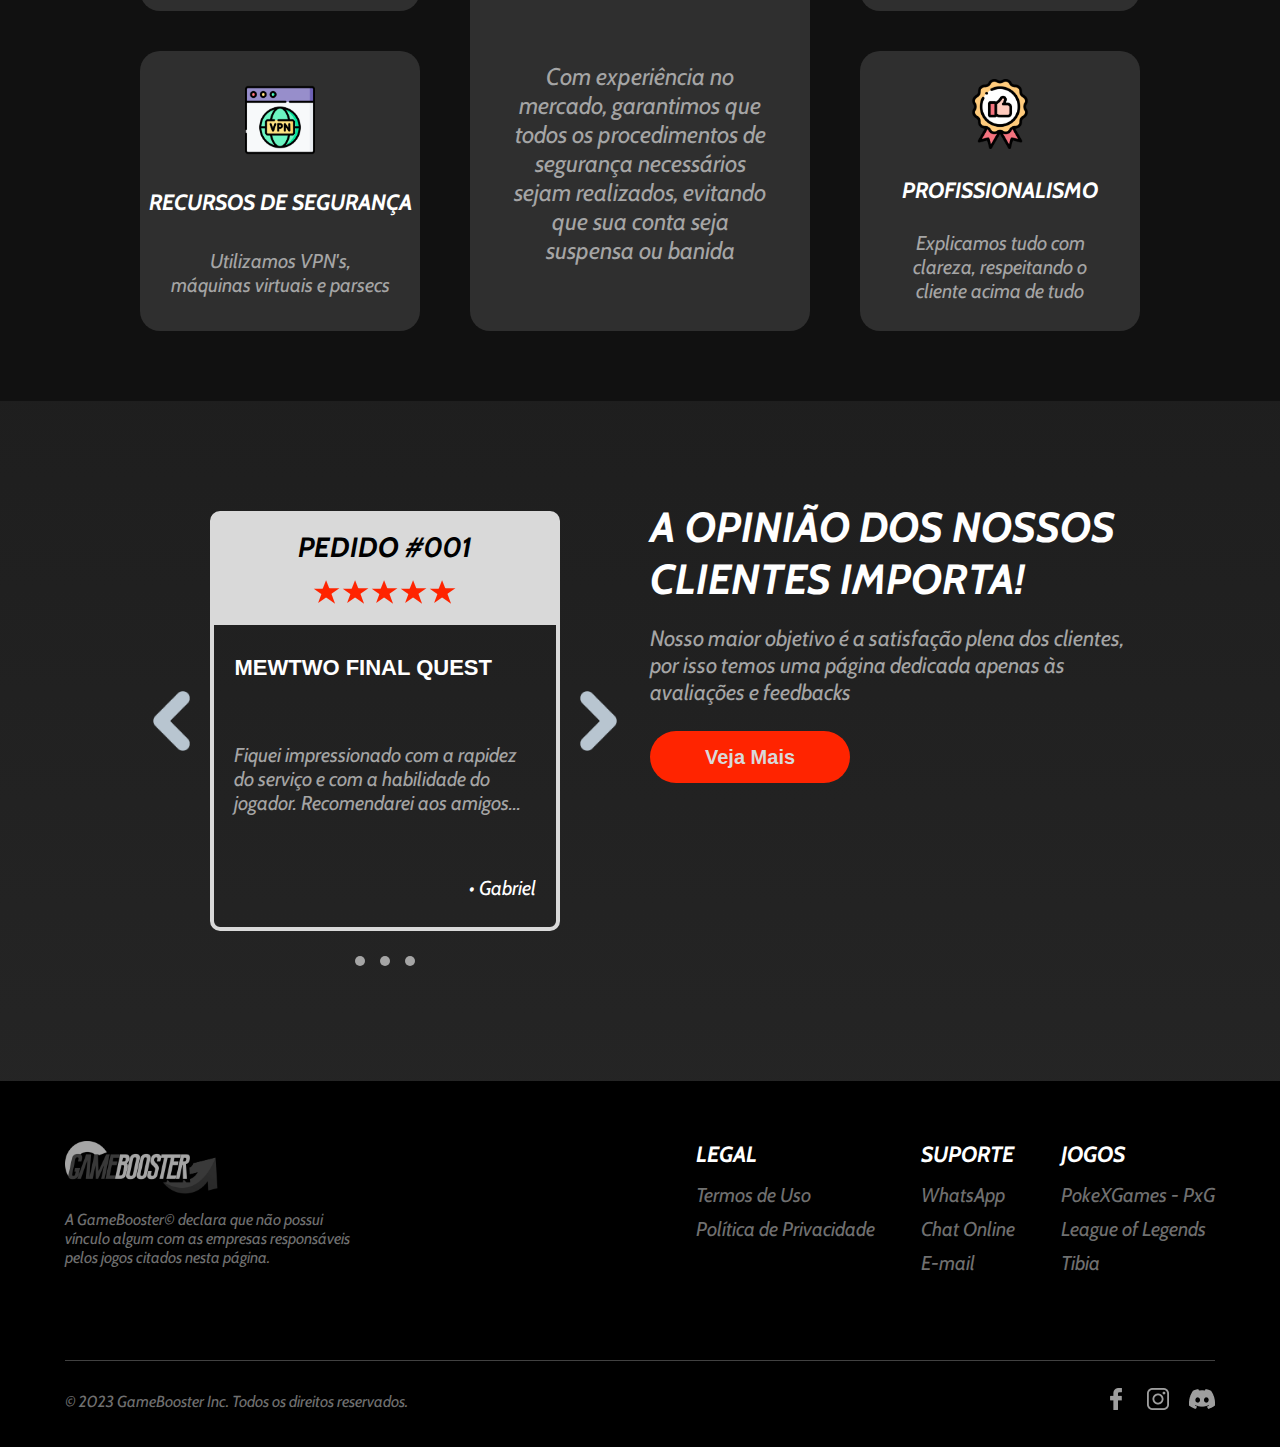
==== commit 7713a9a2: "correção de bugs" ====
--- a/index.html
+++ b/index.html
@@ -75,14 +75,15 @@
         </div>
     </div>
 
-    <header>
+    <header>  
         <div class="container-header">
             <div class="logo-header">
                 <a class="logo-cv" href="index.html">
                     <img class="logo-cv" src="imagens/logo-cv.png" alt="Logo da Gamebooster">
                 </a>
             </div>
-
+    
+            <!-- ========== MENU DESKTOP (VERSÃO DO PROJETO FINAL) ========== -->
             <nav class="nav-comp">
                 <ul class="itens-nav">    
                     <li class="container-servicos">
@@ -90,11 +91,11 @@
                         <ul class="caixa-servicos">
                             <li><a href="contas.html" class="servico borda-f">PokeXGames</a></li>
                             <li><a href="lol.html" class="servico borda-f">League of Legends</a></li>
-                            <li><a href="contas.html" class="servico borda-f">Tibia</a></li>
-                            <li><a href="contas.html" class="servico men">Contas</a></li>
+                            <li><a href="contas.html" class="servico borda-f">Contas</a></li>
+                            <li><a href="precos.html" class="servico men">Preços</a></li>
                         </ul>
                     </li>
-                    <!-- <li class="brilinho"><a href="#">Intermédios</a></li> -->
+                    <li class="brilinho"><a href="contato.html">Contato</a></li>
                     <li class="brilinho"><a href="avaliacoes.html">Avaliações</a></li>
                     <li class="brilinho"><a href="faq.html">FAQ</a></li>
                     <li>
@@ -106,7 +107,10 @@
                     </li>
                 </ul>
             </nav>
-
+            <!-- ============================================================= -->
+    
+            <!-- ========== MENU RESPONSIVO (VERSÃO DO PROJETO FINAL) ========== -->
+    
             <nav class="nav-cel">
                 <div class="menu-ham">
                 
@@ -133,7 +137,7 @@
                         </li>
                         <input id="invisivel-servicos" type="checkbox">
                         <li class="container-servicos-2">
-                            <span class="servicos-ham">Serviços</span>
+                            <span class="servicos-ham">Serviços -></span>
                             <ul class="caixa-servicos-2">
                                 <li class="servicosabcd" id="servico-a"><a href="contas.html">PokeXGames</a></li>
                                 <li class="servicosabcd" id="servico-b"><a href="lol.html">League of Legends</a></li>
@@ -144,6 +148,8 @@
                         <li class="margem"></li>
                         <li class="margem2"></li>
                         <!-- <li class="brilinho"><a href="#">Intermédios</a></li> -->
+                        <li><a href="precos.html">Preços</a></li>
+                        <li><a href="contato.html">Contato</a></li>
                         <li><a href="avaliacoes.html">Avaliações</a></li>
                         <li><a href="faq.html">FAQ</a></li>
                         <li class="menu-ham-log">
@@ -153,6 +159,9 @@
                     </ul>
                 </div>
             </nav>
+            
+            <!-- ============================================================= -->
+            
         </div>
     </header>
 
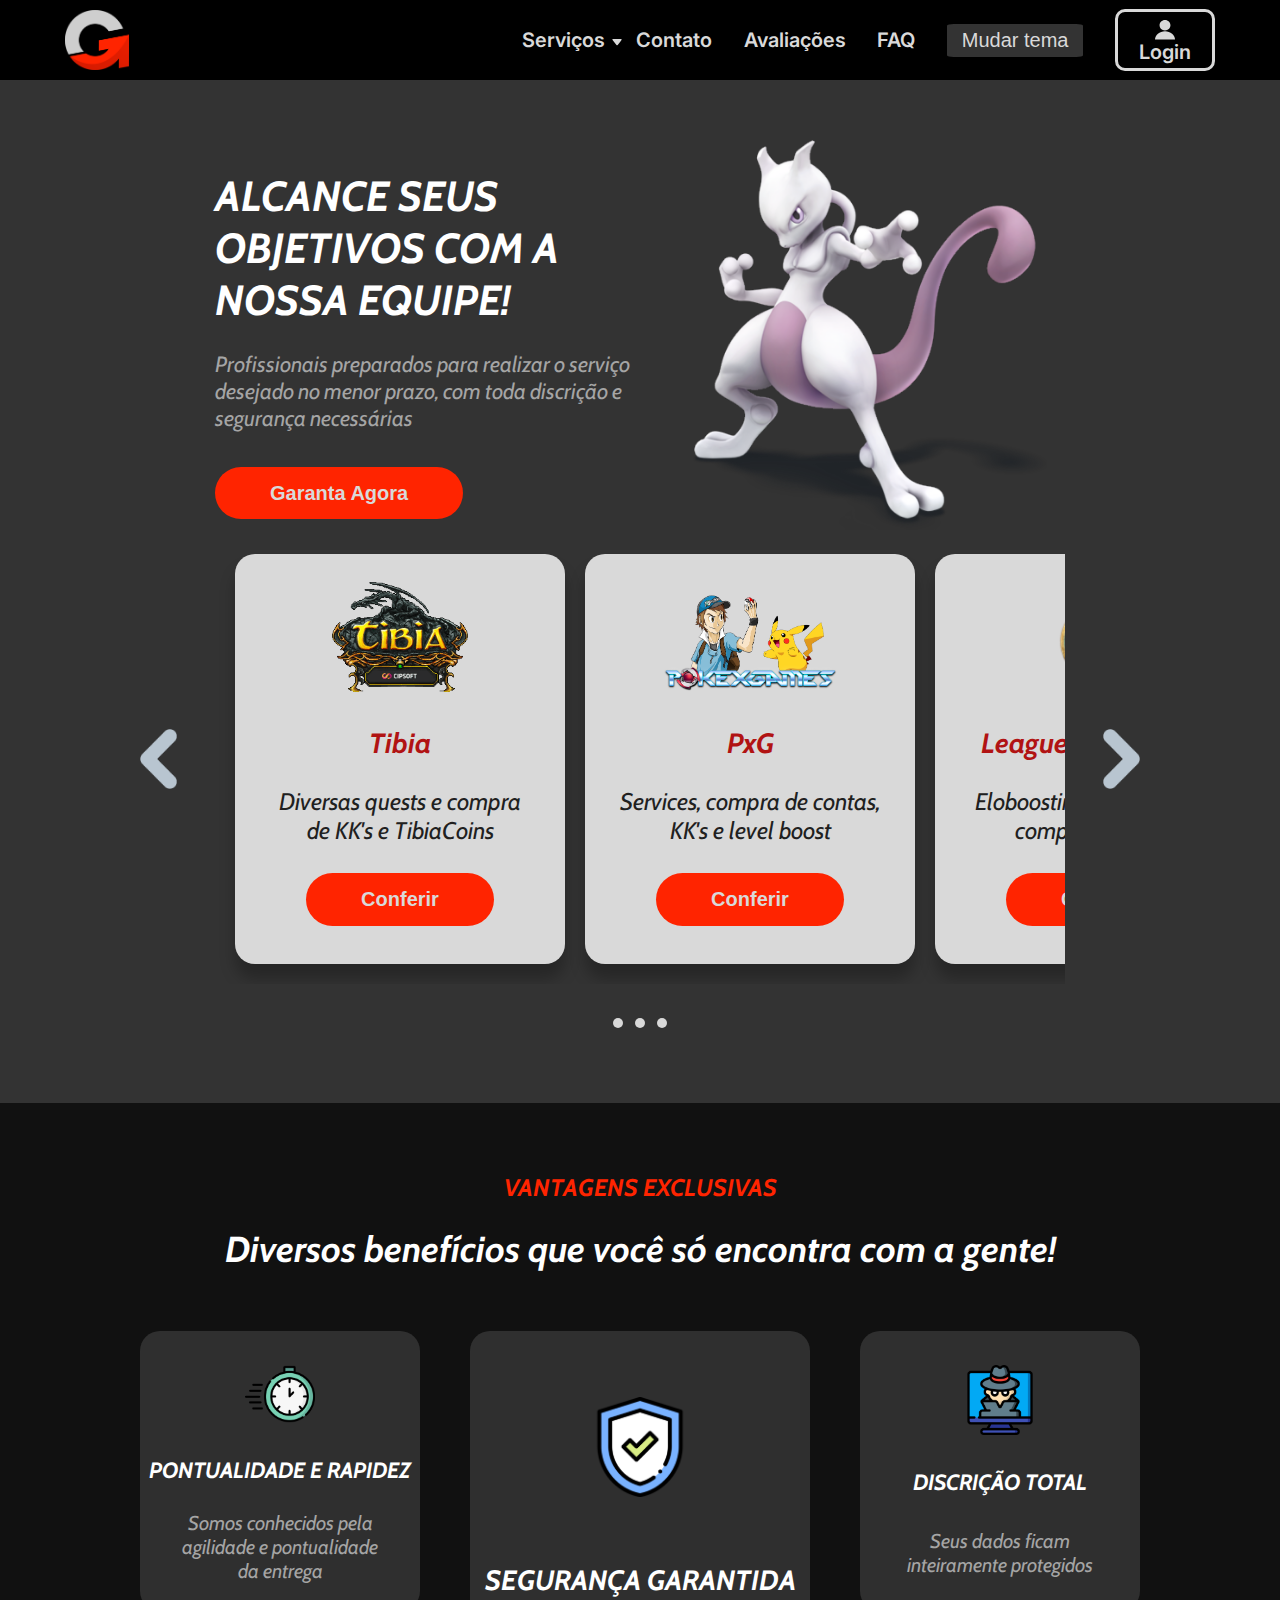
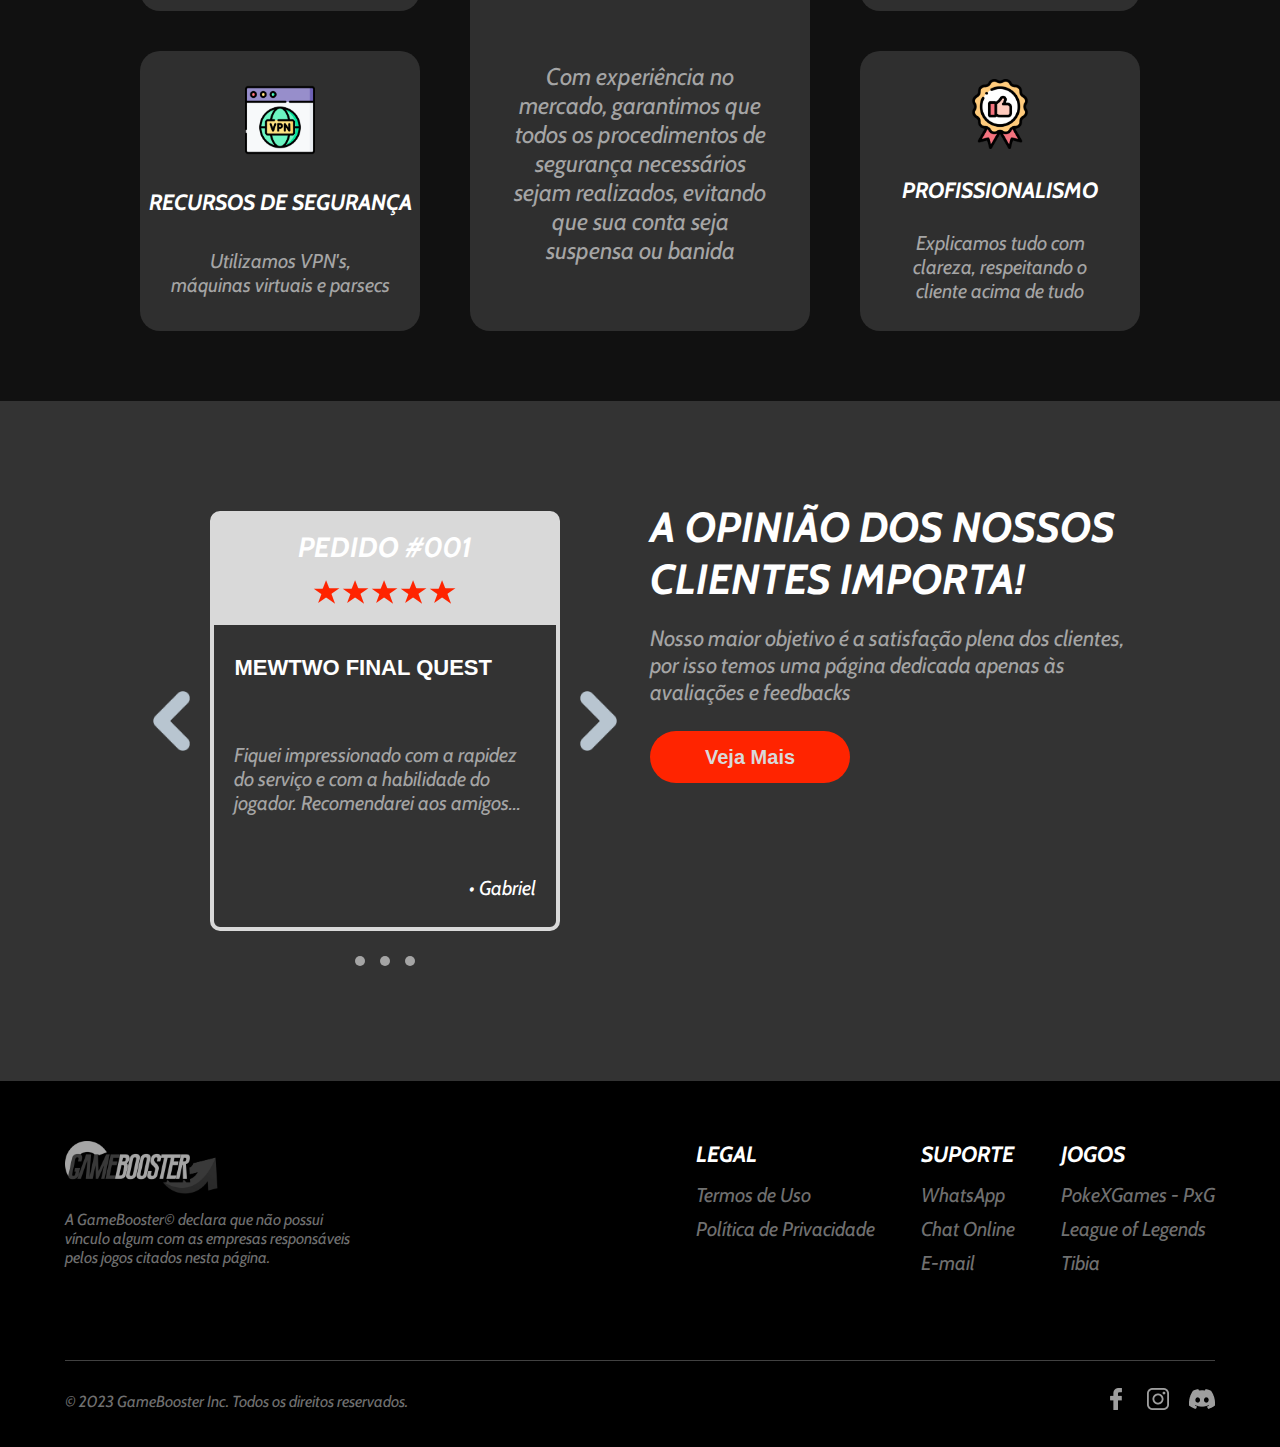
==== commit 5ae9c7be: "Adiciona funcionalidade de troca de tema" ====
--- a/index.html
+++ b/index.html
@@ -1,21 +1,24 @@
 <!DOCTYPE html>
-<html lang="pt-br">
+<html lang="pt-br" data-theme="dark">
+
 <head>
     <meta charset="UTF-8">
     <meta name="viewport" content="width=device-width, initial-scale=1.0, shrink-to-fit=no">
     <link rel="stylesheet" href="css/common.css">
     <link rel="stylesheet" href="css/home.css">
-    <script src="script/script.js"></script>
+    <script src="script/script.js" defer></script>
     <script src="script/home.js"></script>
+
     <title>GameBooster</title>
 </head>
+
 <body>
     <div>
-        <div class="login-caixa">
-            
+        <div class="login-caixa open">
+
             <div class="login">
                 <div class="div-sair">
-                    <div class="sair" onclick="toggleLogin()">X</div>
+                    <div class="sair">X</div>
                 </div>
 
                 <div class="login-texto">
@@ -44,48 +47,47 @@
                 <div class="centraliza-log">
                     <div class="div-ou">
                         <div></div>
-                        
+
                         <p>ou</p>
-    
+
                         <div></div>
                     </div>
                 </div>
-                
+
                 <div class="email-senha">
-                    
-                    <form action="#" class="form">
+                    <form action="#" class="form" id="login-form">
                         <input type="email" name="email" id="email" placeholder="Digite seu e-mail ou login">
 
                         <input type="password" name="senha" id="senha" maxlength="14" placeholder="Digite sua senha">
+
+
+                        <p class="esq-sen">Esqueceu a senha?</p>
+
+                        <div class="confirmar">
+                            <button type="submit">Confirmar</button>
+                        </div>
+                        <div class="confirmar">
+                            <p class="nao-conta">Não possui uma conta? <a class="cadastre" href="#">Cadastre-se</a></p>
+                        </div>
                     </form>
-
-                    <p class="esq-sen">Esqueceu a senha?</p>
-
-                </div>
-
-                <div class="confirmar">
-                    <button>Confirmar</button>
-                </div>
-
-                <div class="confirmar">
-                    <p class="nao-conta">Não possui uma conta? <a class="cadastre" href="#">Cadastre-se</a></p>
-                </div>
-                
+                    <img src="/imagens/ZKZg.gif" alt="" class="loading-gif"/>
+                </div>
+
             </div>
         </div>
     </div>
 
-    <header>  
+    <header>
         <div class="container-header">
             <div class="logo-header">
                 <a class="logo-cv" href="index.html">
                     <img class="logo-cv" src="imagens/logo-cv.png" alt="Logo da Gamebooster">
                 </a>
             </div>
-    
+
             <!-- ========== MENU DESKTOP (VERSÃO DO PROJETO FINAL) ========== -->
             <nav class="nav-comp">
-                <ul class="itens-nav">    
+                <ul class="itens-nav">
                     <li class="container-servicos">
                         <span class="servicos">Serviços</span>
                         <ul class="caixa-servicos">
@@ -98,8 +100,9 @@
                     <li class="brilinho"><a href="contato.html">Contato</a></li>
                     <li class="brilinho"><a href="avaliacoes.html">Avaliações</a></li>
                     <li class="brilinho"><a href="faq.html">FAQ</a></li>
+                    <button id="theme-button">Mudar tema</button>
                     <li>
-                        <button id="botao-login" onclick="toggleLogin()">
+                        <button id="botao-login">
                             <img class="passar-c" src="imagens/avatar-brilho.svg" alt="Icone de login com brilho.">
                             <img class="mostrada" src="imagens/avatar.svg" alt="Icone de login.">
                             <span>Login</span>
@@ -108,27 +111,28 @@
                 </ul>
             </nav>
             <!-- ============================================================= -->
-    
+
             <!-- ========== MENU RESPONSIVO (VERSÃO DO PROJETO FINAL) ========== -->
-    
+
             <nav class="nav-cel">
                 <div class="menu-ham">
-                
-                    <input id="caixa-invisivel" type="checkbox">       
-    
+
+                    <input id="caixa-invisivel" type="checkbox">
+
                     <div class="fatias">
                         <span></span>
                         <span></span>
                         <span></span>
                     </div>
-                
+
                     <ul class="menu">
                         <li class="menu-ham-tipog">
-                            <a href="index.html"><img src="imagens/tipografia.png" alt="GameBooster escrito de forma estilizada."></a>
-    
+                            <a href="index.html"><img src="imagens/tipografia.png"
+                                    alt="GameBooster escrito de forma estilizada."></a>
+
                             <div class="menu-x">
-                                <input id="caixa-invisivel-2" type="checkbox" >
-    
+                                <input id="caixa-invisivel-2" type="checkbox">
+
                                 <div class="x-ham">
                                     <span class="x1"></span>
                                     <span class="x2"></span>
@@ -152,16 +156,17 @@
                         <li><a href="contato.html">Contato</a></li>
                         <li><a href="avaliacoes.html">Avaliações</a></li>
                         <li><a href="faq.html">FAQ</a></li>
+                        <li><button class="theme-button">Mudar tema</button></li>
                         <li class="menu-ham-log">
-                            <button id="botao-login-ham" onclick="toggleLogin()">LOGIN</button>
+                            <button id="botao-login-ham">LOGIN</button>
                         </li>
                         <li></li> <!-- Não apague isso -->
                     </ul>
                 </div>
             </nav>
-            
+
             <!-- ============================================================= -->
-            
+
         </div>
     </header>
 
@@ -169,12 +174,15 @@
         <section class="container">
             <div class="parte-esq">
                 <h1>ALCANCE SEUS OBJETIVOS COM A NOSSA EQUIPE!</h1>
-    
-                <p>Profissionais preparados para realizar o serviço desejado no menor prazo, com toda discrição e segurança necessárias</p>
-    
-                <a href="#"><div class="botao-laranja">Garanta Agora</div></a>
-            </div>
-    
+
+                <p>Profissionais preparados para realizar o serviço desejado no menor prazo, com toda discrição e
+                    segurança necessárias</p>
+
+                <a href="#">
+                    <div class="botao-laranja">Garanta Agora</div>
+                </a>
+            </div>
+
             <div class="imagem-mewtwo">
                 <img src="imagens/mewtwo.png" alt="Pokémon chamado Mewtwo.">
             </div>
@@ -187,34 +195,47 @@
             <div class="container2">
                 <div class="caixa-jogos tibia-esquerda">
                     <a href="#"><img class="logo-jogos" src="imagens/logo-tibia.gif" alt="Logo do jogo Tibia."></a>
-    
-                    <a href="#"><h3>Tibia</h3></a>
-    
+
+                    <a href="#">
+                        <h3>Tibia</h3>
+                    </a>
+
                     <p>Diversas quests e compra de KK's e TibiaCoins</p>
-    
-                    <a class="botao-laranja conferir" href="#"><div>Conferir</div></a>
-                </div>
-                
+
+                    <a class="botao-laranja conferir" href="#">
+                        <div>Conferir</div>
+                    </a>
+                </div>
+
                 <div class="caixa-jogos">
                     <a href="#"><img class="logo-jogos" src="imagens/logo-pxg.png" alt="Logo do jogo PokeXGames."></a>
-    
-                    <a href="#"><h3>PxG</h3></a>
-    
+
+                    <a href="#">
+                        <h3>PxG</h3>
+                    </a>
+
                     <p>Services, compra de contas, KK's e level boost</p>
-    
-                    <a class="botao-laranja conferir" href="#"><div>Conferir</div></a>
-                </div>
-    
+
+                    <a class="botao-laranja conferir" href="#">
+                        <div>Conferir</div>
+                    </a>
+                </div>
+
                 <div class="caixa-jogos">
-                    <a href="#"><img class="logo-jogos" src="imagens/logo-lol.png" alt="Logo do jogo Legue of Leagends."></a>
-    
-                    <a href="#"><h3>League of Leagends</h3></a>
-    
+                    <a href="#"><img class="logo-jogos" src="imagens/logo-lol.png"
+                            alt="Logo do jogo Legue of Leagends."></a>
+
+                    <a href="#">
+                        <h3>League of Leagends</h3>
+                    </a>
+
                     <p>Eloboosting, duoboosting e compra de contas</p>
-    
-                    <a class="botao-laranja conferir" href="lol.html"><div>Conferir</div></a>
-                </div>
-                
+
+                    <a class="botao-laranja conferir" href="lol.html">
+                        <div>Conferir</div>
+                    </a>
+                </div>
+
             </div>
 
             <img class="seta-direita seta" src="imagens/seta-direita.png" alt="Seta apondada para a direita.">
@@ -259,7 +280,8 @@
 
                     <h3>SEGURANÇA GARANTIDA</h3>
 
-                    <p>Com experiência no mercado, garantimos que todos os procedimentos de segurança necessários sejam realizados, evitando que sua conta seja suspensa ou banida</p>
+                    <p>Com experiência no mercado, garantimos que todos os procedimentos de segurança necessários sejam
+                        realizados, evitando que sua conta seja suspensa ou banida</p>
                 </div>
 
                 <div class="van-flex van-baixo">
@@ -272,7 +294,8 @@
                     </div>
 
                     <div class="caixa-vantagem profissionalismo">
-                        <img src="imagens/qualidade.png" alt="Uma medalha com uma mão com o polegar pra cima estampada em seu centro.">
+                        <img src="imagens/qualidade.png"
+                            alt="Uma medalha com uma mão com o polegar pra cima estampada em seu centro.">
 
                         <h3>PROFISSIONALISMO</h3>
 
@@ -284,13 +307,16 @@
 
         <section class="caixa-avaliacao-m">
 
-            <a class="aparece" href="avaliacoes.html"><div class="botao-laranja estica">Veja Mais</div></a>
+            <a class="aparece" href="avaliacoes.html">
+                <div class="botao-laranja estica">Veja Mais</div>
+            </a>
 
             <div class="container-bolinhas">
                 <div class="mini-avaliacao">
 
-                    <img class="seta-esquerda-av-demo" src="imagens/seta-esquerda.png" alt="Uma seta apontada para a esquerda.">
-    
+                    <img class="seta-esquerda-av-demo" src="imagens/seta-esquerda.png"
+                        alt="Uma seta apontada para a esquerda.">
+
                     <div class="rolagem-av">
                         <div class="caixa-avaliacao">
                             <div class="caixa-avaliacao-cima">
@@ -305,9 +331,10 @@
                             </div>
                             <div class="caixa-avaliacao-baixo">
                                 <h4>MEWTWO FINAL QUEST</h4>
-        
-                                <p>Fiquei impressionado com a rapidez do serviço e com a habilidade do jogador. Recomendarei aos amigos...</p>
-        
+
+                                <p>Fiquei impressionado com a rapidez do serviço e com a habilidade do jogador.
+                                    Recomendarei aos amigos...</p>
+
                                 <p class="nome">• Gabriel</p>
                             </div>
                         </div>
@@ -324,9 +351,10 @@
                             </div>
                             <div class="caixa-avaliacao-baixo">
                                 <h4>MEWTWO FINAL QUEST</h4>
-        
-                                <p>Fiquei impressionado com a rapidez do serviço e com a habilidade do jogador. Recomendarei aos amigos...</p>
-        
+
+                                <p>Fiquei impressionado com a rapidez do serviço e com a habilidade do jogador.
+                                    Recomendarei aos amigos...</p>
+
                                 <p class="nome">• Gabriel</p>
                             </div>
                         </div>
@@ -343,15 +371,17 @@
                             </div>
                             <div class="caixa-avaliacao-baixo">
                                 <h4>MEWTWO FINAL QUEST</h4>
-        
-                                <p>Fiquei impressionado com a rapidez do serviço e com a habilidade do jogador. Recomendarei aos amigos...</p>
-        
+
+                                <p>Fiquei impressionado com a rapidez do serviço e com a habilidade do jogador.
+                                    Recomendarei aos amigos...</p>
+
                                 <p class="nome">• Gabriel</p>
                             </div>
                         </div>
                     </div>
-    
-                    <img class="seta-direita-av-demo" src="imagens/seta-direita.png" alt="Uma seta apontada para a direita.">
+
+                    <img class="seta-direita-av-demo" src="imagens/seta-direita.png"
+                        alt="Uma seta apontada para a direita.">
                 </div>
 
                 <div class="caixa-bolinhas">
@@ -365,13 +395,16 @@
             <div class="caixa-opiniao">
                 <h2>A OPINIÃO DOS NOSSOS CLIENTES IMPORTA!</h2>
 
-                <p>Nosso maior objetivo é a satisfação plena dos clientes, por isso temos uma página dedicada apenas às avaliações e feedbacks</p>
-                
-                <a href="avaliacoes.html"><div class="botao-laranja desaparece">Veja Mais</div></a>
+                <p>Nosso maior objetivo é a satisfação plena dos clientes, por isso temos uma página dedicada apenas às
+                    avaliações e feedbacks</p>
+
+                <a href="avaliacoes.html">
+                    <div class="botao-laranja desaparece">Veja Mais</div>
+                </a>
             </div>
 
         </section>
-            
+
     </main>
 
     <footer>
@@ -379,8 +412,10 @@
         <div class="footer-area">
             <div class="caixa-footer">
                 <div class="declaracao">
-                    <img class="tipografia-pb" src="imagens/tipografia-PeB.png" alt="GameBooster escrito de forma estilizada.">
-                    <p>A GameBooster© declara que não possui vínculo algum com as empresas responsáveis pelos jogos citados nesta página.</p>
+                    <img class="tipografia-pb" src="imagens/tipografia-PeB.png"
+                        alt="GameBooster escrito de forma estilizada.">
+                    <p>A GameBooster© declara que não possui vínculo algum com as empresas responsáveis pelos jogos
+                        citados nesta página.</p>
                 </div>
 
                 <nav class="opcoes-footer">
@@ -397,7 +432,7 @@
                         <li><a class="brilinho" href="#">Chat Online</a></li>
                         <li><a class="brilinho" href="#">E-mail</a></li>
                     </ul>
-                    
+
                     <ul class="coluna-footer">
                         <li>JOGOS</li>
                         <li><a class="brilinho" href="#">PokeXGames - PxG</a></li>
@@ -412,11 +447,15 @@
                 <p>© 2023 GameBooster Inc. Todos os direitos reservados.</p>
                 <div class="flex-logos-footer">
                     <a href="#"><img class="logos-footer" src="imagens/facebook-logo-b.png" alt="Logo do Facebook."></a>
-                    <a href="#"><img class="logos-footer" src="imagens/instagram-logo-b.png" alt="Logo do Instagram."></a>
+                    <a href="#"><img class="logos-footer" src="imagens/instagram-logo-b.png"
+                            alt="Logo do Instagram."></a>
                     <a href="#"><img class="logos-footer" src="imagens/discord-logo-b.png" alt="Logo do Discord."></a>
                 </div>
             </div>
         </div>
-    </footer>  
+    </footer>
+    <script src="script/login.js" type="module"></script>
+    <script src="script/script.js" defer></script>
 </body>
+
 </html>--- a/css/common.css
+++ b/css/common.css
@@ -1,9 +1,19 @@
 @import url('https://fonts.googleapis.com/css2?family=Inter:wght@700&display=swap');
-@import url('https://fonts.googleapis.com/css2?family=Inter:wght@500;600&display=swap');   
-@import url('https://fonts.googleapis.com/css2?family=Cabin:ital,wght@0,400;0,700;1,400;1,700&family=Inter&display=swap'); 
+@import url('https://fonts.googleapis.com/css2?family=Inter:wght@500;600&display=swap');
+@import url('https://fonts.googleapis.com/css2?family=Cabin:ital,wght@0,400;0,700;1,400;1,700&family=Inter&display=swap');
+
+/* body,
+header,
+footer,
+h1 {
+    transition: background-color 0.5s;
+
+    Bonito...pena que não funcionou como eu queria.
+    Adicionando transição para uma mudança suave de cor 
+}*/
 
 body {
-    background: linear-gradient(180deg, #0c0c0c 1.56%, #2b2b2b 110.39%, rgba(0, 0, 0, 0) 110.4%);
+    /* background: linear-gradient(180deg, #0c0c0c 1.56%, #2b2b2b 110.39%, rgba(0, 0, 0, 0) 110.4%);*/
     font-family: 'Segoe UI', Tahoma, Geneva, Verdana, sans-serif;
     height: max-content;
     margin: 0;
@@ -18,14 +28,26 @@
     color: #D9D9D9;
 }
 
-p, ul, h3, h2, h1, input {
+p,
+ul,
+h3,
+h2,
+h1,
+input {
     margin: 0;
     padding: 0;
 }
 
-p, h1, h2, h3, footer ul { /* ---------- ALTERADO EM 08/09/2023 (Gabriel) ---------- */
-    font-family: Cabin; /* ---------- ALTERADO EM 08/09/2023 (Gabriel) ---------- */
-    font-style: italic; /* ---------- ALTERADO EM 08/09/2023 (Gabriel) ---------- */
+p,
+h1,
+h2,
+h3,
+footer ul {
+    /* ---------- ALTERADO EM 08/09/2023 (Gabriel) ---------- */
+    font-family: Cabin;
+    /* ---------- ALTERADO EM 08/09/2023 (Gabriel) ---------- */
+    font-style: italic;
+    /* ---------- ALTERADO EM 08/09/2023 (Gabriel) ---------- */
 }
 
 h1 {
@@ -34,19 +56,35 @@
     margin: 0;
 }
 
-#botao-login, .servicos, .brilinho, .servico, .menu-ham a, #invisivel-servicos ~ li.container-servicos-2 span {
+#botao-login,
+.servicos,
+.brilinho,
+.servico,
+.menu-ham a,
+#invisivel-servicos~li.container-servicos-2 span {
     transition: text-shadow 0.2s ease;
 }
 
-#botao-login:hover, .servicos:hover, .brilinho:hover, .servico:hover, .menu-ham a:hover, #invisivel-servicos:hover ~ li.container-servicos-2 span {
+#botao-login:hover,
+.servicos:hover,
+.brilinho:hover,
+.servico:hover,
+.menu-ham a:hover,
+#invisivel-servicos:hover~li.container-servicos-2 span {
     text-shadow: #CECECE 1px 0 7px;
 }
 
-.seta, .seta-direita-av-demo, .seta-esquerda-av-demo {         
+.seta,
+.seta-direita-av-demo,
+.seta-esquerda-av-demo {
     transition: 0.2s;
 }
 
-.seta:hover, .seta-direita-av-demo:hover, .seta-esquerda-av-demo:hover, .seta-esquerda-av, .seta-direita-av {
+.seta:hover,
+.seta-direita-av-demo:hover,
+.seta-esquerda-av-demo:hover,
+.seta-esquerda-av,
+.seta-direita-av {
     -webkit-filter: drop-shadow(0px 0px 4px #bbb);
     filter: drop-shadow(0px 0px 4px #bbb);
     cursor: pointer;
@@ -94,7 +132,8 @@
 
 .itens-nav {
     font-size: 1.25rem;
-    font-weight: 600; /* ---------- ALTERADO EM 12/09/2023 (Gabriel) ---------- */
+    font-weight: 600;
+    /* ---------- ALTERADO EM 12/09/2023 (Gabriel) ---------- */
     display: flex;
     align-items: center;
     justify-content: space-between;
@@ -120,7 +159,7 @@
 }
 
 .caixa-servicos {
-    background-color:#2F2F2F;
+    background-color: #2F2F2F;
     border-radius: 10px;
     padding-top: 10px;
     visibility: hidden;
@@ -168,7 +207,7 @@
 }
 
 .caixa-contas {
-    background-color:#2F2F2F;
+    background-color: #2F2F2F;
     border-radius: 10px;
     padding-top: 10px;
     visibility: hidden;
@@ -200,7 +239,8 @@
     width: 100px;
     height: 62px;
     font-size: 1.25rem;
-    font-weight: 600; /* ---------- ALTERADO EM 12/09/2023 (Gabriel) ---------- */
+    font-weight: 600;
+    /* ---------- ALTERADO EM 12/09/2023 (Gabriel) ---------- */
     color: #D9D9D9;
     border: 3px solid #D9D9D9;
     background-color: #000;
@@ -211,6 +251,12 @@
     align-items: center;
     font-family: Inter, sans-serif;
     transition: box-shadow 0.3s ease;
+}
+
+[data-theme="light"] #botao-login {
+    color: #000;
+    border: 3px solid #000;
+    background-color: #8f8f8f;
 }
 
 #botao-login:hover {
@@ -238,7 +284,7 @@
 }
 
 
-/* Menu Celular */
+/* Menu Responsivo */
 
 .nav-cel {
     display: none;
@@ -261,7 +307,7 @@
     z-index: 2;
 }
 
-.menu-ham > div > span {
+.menu-ham>div>span {
     display: block;
     width: 30px;
     height: 3px;
@@ -271,9 +317,9 @@
     border-radius: 3px;
     z-index: 1;
     transform-origin: 4px 0px;
-    transition: transform 0.5s cubic-bezier(0.77,0.2,0.05,1.0),
-                background 0.5s cubic-bezier(0.77,0.2,0.05,1.0),
-                opacity 0.55s ease;
+    transition: transform 0.5s cubic-bezier(0.77, 0.2, 0.05, 1.0),
+        background 0.5s cubic-bezier(0.77, 0.2, 0.05, 1.0),
+        opacity 0.55s ease;
 }
 
 .menu-ham div.fatias span:first-child {
@@ -284,15 +330,15 @@
     transform-origin: 0% 100%;
 }
 
-.menu-ham input:checked ~ div.fatias span:nth-child(1) {
+.menu-ham input:checked~div.fatias span:nth-child(1) {
     transform: rotate(45deg) translateY(-1px) scaleX(1.3);
 }
-  
-.menu-ham input:checked ~ div.fatias span:nth-child(2) {
+
+.menu-ham input:checked~div.fatias span:nth-child(2) {
     transform: rotate(0deg) scale(0);
 }
 
-.menu-ham input:checked ~ div.fatias span:nth-child(3) {
+.menu-ham input:checked~div.fatias span:nth-child(3) {
     transform: rotate(-45deg) translate(-2px, -2px) scaleX(1.3);
 }
 
@@ -309,10 +355,10 @@
     -webkit-font-smoothing: antialiased;
     transform-origin: 0% 0%;
     transform: translate(-100%, 0);
-    transition: transform 0.5s cubic-bezier(0.77,0.2,0.05,1.0);
-}
-
-.menu > li {
+    transition: transform 0.5s cubic-bezier(0.77, 0.2, 0.05, 1.0);
+}
+
+.menu>li {
     font-size: 1.5rem;
     text-align: start;
     color: #D9D9D9;
@@ -327,7 +373,7 @@
     padding-bottom: 0px;
 }
 
-.menu-ham input:checked ~ ul {
+.menu-ham input:checked~ul {
     transform: none;
 }
 
@@ -395,7 +441,7 @@
     z-index: 3;
 }
 
-.menu .caixa-servicos-2 > li.servicosabcd {
+.menu .caixa-servicos-2>li.servicosabcd {
     font-size: 1.375rem;
     position: absolute;
     left: 60px;
@@ -426,27 +472,27 @@
     transition: transform cubic-bezier(0, 0.09, 1, -0.6) 0.2s;
 }
 
-#invisivel-servicos:checked ~ .container-servicos-2 > ul > li {
+#invisivel-servicos:checked~.container-servicos-2>ul>li {
     transform: translate(0%, 0);
 }
 
-#invisivel-servicos:checked ~ .container-servicos-2 > .caixa-servicos-2 > #servico-a {
+#invisivel-servicos:checked~.container-servicos-2>.caixa-servicos-2>#servico-a {
     transition: transform 0.2s;
 }
 
-#invisivel-servicos:checked ~ .container-servicos-2 > .caixa-servicos-2 > #servico-b {
+#invisivel-servicos:checked~.container-servicos-2>.caixa-servicos-2>#servico-b {
     transition: transform 0.4s;
 }
 
-#invisivel-servicos:checked ~ .container-servicos-2 > .caixa-servicos-2 > #servico-c {
+#invisivel-servicos:checked~.container-servicos-2>.caixa-servicos-2>#servico-c {
     transition: transform 0.5s;
 }
 
-#invisivel-servicos:checked ~ .container-servicos-2 > .caixa-servicos-2 > #servico-d {
+#invisivel-servicos:checked~.container-servicos-2>.caixa-servicos-2>#servico-d {
     transition: transform 0.7s;
 }
 
-#invisivel-servicos:checked ~ .margem {
+#invisivel-servicos:checked~.margem {
     animation-duration: 0.6s;
     animation-name: margem-maior;
     animation-fill-mode: forwards;
@@ -463,12 +509,12 @@
     }
 
     to {
-        margin-top: 155px;
+        margin-top: 115px;
         animation-play-state: paused;
     }
 }
 
-#invisivel-servicos ~ .margem {
+#invisivel-servicos~.margem {
     animation-duration: 1.8s;
     animation-name: margem-menor;
     animation-fill-mode: forwards;
@@ -476,8 +522,9 @@
 
 @keyframes margem-menor {
     from {
-        margin: 155px;
-    }
+        margin: 115px;
+    }
+
     to {
         margin: 0;
     }
@@ -536,16 +583,16 @@
 }
 
 
-#servico-d #invisivel-contas:checked ~ .container-contas-2 ul li {
+#servico-d #invisivel-contas:checked~.container-contas-2 ul li {
     transform: translate(0%, 0);
     transition: cubic-bezier(0.46, 0, 0.83, 0);
 }
 
-#servico-d #invisivel-contas:checked ~ .container-contas-2 #conta-a {
+#servico-d #invisivel-contas:checked~.container-contas-2 #conta-a {
     transition: transform 0.3s;
 }
 
-#servico-d #invisivel-contas:checked ~ .container-contas-2 #conta-b {
+#servico-d #invisivel-contas:checked~.container-contas-2 #conta-b {
     transition: transform 0.6s;
 }
 
@@ -586,6 +633,7 @@
     from {
         margin: 50px;
     }
+
     to {
         margin: 0;
     }
@@ -609,59 +657,63 @@
     height: 50px;
     color: #D9D9D9;
     background: #FF2400;
-    font-family: Inter; /* ---------- ALTERADO EM 08/09/2023 (Gabriel) ---------- */
-    font-size: 1.15rem; /* ---------- ALTERADO EM 08/09/2023 (Gabriel) ---------- */
+    font-family: Inter;
+    /* ---------- ALTERADO EM 08/09/2023 (Gabriel) ---------- */
+    font-size: 1.15rem;
+    /* ---------- ALTERADO EM 08/09/2023 (Gabriel) ---------- */
     font-weight: bold;
     border-radius: 10px;
-    transition: 150ms; /* ---------- ALTERADO EM 08/09/2023 (Gabriel) ---------- */
-}
-
-#botao-login-ham:hover { /* ---------- ALTERADO EM 08/09/2023 (Gabriel) ---------- */
+    transition: 150ms;
+    /* ---------- ALTERADO EM 08/09/2023 (Gabriel) ---------- */
+}
+
+#botao-login-ham:hover {
+    /* ---------- ALTERADO EM 08/09/2023 (Gabriel) ---------- */
     background-color: #B81A00;
     cursor: pointer;
 }
 
 /* Ínicio login */
 
-
 .login-caixa {
     position: fixed;
-    display: none;
     align-items: center;
     justify-content: center;
     height: 100vh;
     width: 100%;
     background: rgba(0, 0, 0, 0.2);
     z-index: 100;
-}
-  
-.login-caixa.open {
-    display: flex;
     animation: mostrar-login-caixa 1s;
 }
-  
+
+.open {
+    display: none;
+}
+
 @keyframes mostrar-login-caixa {
     0% {
-      opacity: 0;
-    }
+        opacity: 0;
+    }
+
     100% {
-      opacity: 1;
-    }
-}
-  
+        opacity: 1;
+    }
+}
+
 .login {
-    height: 600px;
+
     width: 390px;
     margin: 0 auto;
     background: #D7C8C8F2;
     border-radius: 10px;
-}
-  
+    padding-bottom: 20px;
+}
+
 .div-sair {
     display: flex;
     justify-content: flex-end
 }
-  
+
 .sair {
     font-family: sans-serif;
     color: #9B9B9B;
@@ -670,32 +722,32 @@
     padding: 5px 5px 0px 0px;
     cursor: pointer;
 }
-  
+
 .login-texto {
     margin-bottom: 25px;
 }
-  
+
 .login-texto h1 {
     color: #222222;
     font-size: 2rem;
     text-align: center;
     margin: 0px 0px 7px 0px;
 }
-  
+
 .login-texto p {
     color: #606060;
     font-size: 1.125rem;
     text-align: center;
     margin: 0px;
 }
-  
+
 .continuar-ops {
     display: flex;
     row-gap: 15px;
     align-items: center;
     flex-direction: column;
 }
-  
+
 .continuar {
     height: 40px;
     width: 324px;
@@ -707,49 +759,52 @@
     border-radius: 5px;
     cursor: pointer;
 }
-  
+
 .continuar img {
     max-width: 100%;
     height: 22px;
     padding-left: 10px;
 }
-  
-.continuar p, .div-ou p {
+
+.continuar p,
+.div-ou p {
     margin: 0px;
 }
-  
+
 .centraliza-log {
     max-width: 324px;
     margin: 30px auto;
 }
-  
-.email-senha, .confirmar {
+
+.email-senha,
+.confirmar {
     max-width: 324px;
     margin: 0 auto;
 }
-  
+
 .div-ou {
     display: flex;
     align-items: center;
     justify-content: space-between;
 }
-  
+
 .div-ou div {
     width: 140px;
     border: 1px solid #A5A5A5;
 }
-  
+
 .div-ou p {
     font-size: 0.875rem;
 }
-  
+
 .email-senha form {
     display: flex;
     flex-direction: column;
     justify-content: center;
     row-gap: 15px;
-}
-  
+    margin-top: 20px;
+}
+
 .email-senha form input {
     padding: 0 10px;
     margin: 0;
@@ -760,7 +815,14 @@
     border: 1px solid #999999;
     border-radius: 5px;
 }
-  
+
+.loading-gif {
+    height: 60px;
+    margin-left: auto;
+    margin-right: auto;
+    display: none;
+}
+
 .esq-sen {
     color: #4F4F4F;
     margin: 7px 0;
@@ -769,7 +831,7 @@
     text-align: right;
     cursor: pointer;
 }
-  
+
 .confirmar button {
     margin: 14px 0px 10px 0px;
     background-color: #FF2400;
@@ -783,14 +845,15 @@
     width: 324px;
     cursor: pointer;
 }
-  
+
 .nao-conta {
     margin: 0;
     font-size: 1.125rem;
     color: #545454;
     font-weight: 500;
-}
-  
+    text-align: center;
+}
+
 .nao-conta a {
     color: #FF2400;
 }
@@ -816,7 +879,8 @@
     justify-content: space-evenly;
 }
 
-.seta-esquerda-av-demo, .seta-direita-av-demo {
+.seta-esquerda-av-demo,
+.seta-direita-av-demo {
     max-width: 100%;
     height: 60px;
     cursor: pointer;
@@ -858,7 +922,12 @@
     margin: 0 20px 0 8px;
 }
 
-.caixa-avaliacao:hover { /* ---------- ALTERADO EM 08/09/2023 (Gabriel) ---------- */
+[data-theme="light"] .caixa-avaliacao {
+    border: 4px solid #333;
+}
+
+.caixa-avaliacao:hover {
+    /* ---------- ALTERADO EM 08/09/2023 (Gabriel) ---------- */
     box-shadow: 0px 0px 9px 0px #bbbbbb;
 }
 
@@ -871,11 +940,20 @@
     flex-direction: column;
     align-items: center;
     background-color: #D9D9D9;
+}
+
+[data-theme="light"] .caixa-avaliacao-cima {
+    background-color: #333;
+    color: #000;
 }
 
 .caixa-avaliacao-cima h3 {
     font-size: 1.75rem;
     margin: 15px 0 10px 0;
+}
+
+[data-theme="light"] .caixa-avaliacao-cima h3 {
+    color: #ffffff;
 }
 
 .caixa-avaliacao-cima .caixa-estrelas {
@@ -897,12 +975,20 @@
     margin: 30px 20px 0 20px;
 }
 
+[data-theme="light"] .caixa-avaliacao-baixo h4 {
+    color: #000;
+}
+
 .caixa-avaliacao-baixo p {
     font-size: 1.25rem;
     color: #A5A5A5;
     margin: 0 20px;
 }
 
+[data-theme="light"] .caixa-avaliacao-baixo p {
+    color: #333;
+}
+
 .aparece {
     display: none;
 }
@@ -923,10 +1009,23 @@
     margin-bottom: 20px;
 }
 
+[data-theme="light"] .caixa-opiniao h2 {
+    color: #333;
+}
+
+[data-theme="light"] .caixa-jogos {
+    background-color: #000;
+    color: #D9D9D9;
+}
+
 .caixa-opiniao p {
     font-size: 1.5rem;
     color: #A5A5A5;
     margin-bottom: 40px;
+}
+
+[data-theme="light"] .caixa-opiniao p {
+    color: #333;
 }
 
 .caixa-bolinhas {
@@ -970,7 +1069,7 @@
     top: -0.45em;
     left: -0.65em;
     display: block;
-    content:"";
+    content: "";
     transform: rotate(-35deg);
 }
 
@@ -985,7 +1084,7 @@
     border-bottom: 0.7em solid var(--star-color);
     border-left: 1em solid transparent;
     transform: rotate(-70deg);
-    content:"";
+    content: "";
 }
 
 /* Footer */
@@ -997,7 +1096,8 @@
 
 .footer-area {
     height: auto;
-    max-width: 1260px; /* ---------- ALTERADO EM 12/09/2023 (Gabriel) ---------- */
+    max-width: 1260px;
+    /* ---------- ALTERADO EM 12/09/2023 (Gabriel) ---------- */
     margin: 0 auto;
     padding-top: 60px;
 }
@@ -1033,6 +1133,10 @@
     color: #707070;
 }
 
+[data-theme="light"] .caixa-footer p {
+    color: #ffffff;
+}
+
 p {
     color: #A5A5A5;
 }
@@ -1041,33 +1145,46 @@
     color: #FFF;
     font-size: 1.375rem;
     padding-bottom: 15px;
-    font-weight: bold; /* ---------- ALTERADO EM 08/09/2023 (Gabriel) ---------- */
+    font-weight: bold;
+    /* ---------- ALTERADO EM 08/09/2023 (Gabriel) ---------- */
 }
 
 .coluna-footer li {
     padding-bottom: 10px;
-} 
-
-.coluna-footer li .brilinho:hover {  /* ---------- ALTERADO EM 08/09/2023 (Gabriel) ---------- */
-    text-shadow: #7c7c7c 0 0 7px; 
-}
-
-footer a{
-    color: #707070; /* ---------- ALTERADO EM 08/09/2023 (Gabriel) ---------- */
+}
+
+.coluna-footer li .brilinho:hover {
+    /* ---------- ALTERADO EM 08/09/2023 (Gabriel) ---------- */
+    text-shadow: #7c7c7c 0 0 7px;
+}
+
+footer a {
+    color: #707070;
+    /* ---------- ALTERADO EM 08/09/2023 (Gabriel) ---------- */
     font-size: 1.25rem;
 }
 
+[data-theme="light"] footer a {
+    color: #ffffff;
+}
+
 .footer-final {
     display: flex;
     flex-wrap: wrap;
     align-items: center;
-    justify-content: space-between; /* ---------- ALTERADO EM 08/09/2023 (Gabriel) ---------- */
+    justify-content: space-between;
+    /* ---------- ALTERADO EM 08/09/2023 (Gabriel) ---------- */
     padding: 25px 0 30px 0;
 }
 
 .footer-final p {
     margin: 0;
-    color: #707070; /* ---------- ALTERADO EM 08/09/2023 (Gabriel) ---------- */
+    color: #707070;
+    /* ---------- ALTERADO EM 08/09/2023 (Gabriel) ---------- */
+}
+
+[data-theme="light"] .footer-final p  {
+    color: #fff;
 }
 
 .flex-logos-footer {
@@ -1079,11 +1196,14 @@
 
 .logos-footer {
     flex-shrink: 0;
-    transition: 150ms; /* ---------- ALTERADO EM 08/09/2023 (Gabriel) ---------- */
-}
+    transition: 150ms;
+    /* ---------- ALTERADO EM 08/09/2023 (Gabriel) ---------- */
+}
+
+
 
 .logos-footer:hover {
-    filter: opacity(0.4) drop-shadow(0 0 #FF2400);     
+    filter: opacity(0.4) drop-shadow(0 0 #FF2400);
 }
 
 /* Responsivo */
@@ -1110,7 +1230,7 @@
 
     /* Footer */
 
-    .caixa-footer{
+    .caixa-footer {
         /* flex-direction: column; */
         padding-bottom: 30px;
         max-width: 900px;
@@ -1139,7 +1259,8 @@
         margin: 0 auto;
     }
 
-    .opcoes-footer, .declaracao {
+    .opcoes-footer,
+    .declaracao {
         margin: 0 15px;
     }
 
@@ -1248,7 +1369,8 @@
         height: 450px;
     }
 
-    .seta-esquerda-av-demo, .seta-direita-av-demo {
+    .seta-esquerda-av-demo,
+    .seta-direita-av-demo {
         display: none;
     }
 
@@ -1271,6 +1393,7 @@
     .container-header {
         max-width: 300px;
     }
+
     .logo-header {
         margin-left: 9px;
     }
@@ -1304,15 +1427,15 @@
     #servico-a {
         top: 165px;
     }
-    
+
     #servico-b {
         top: 205px;
     }
-    
+
     #servico-c {
         top: 245px;
     }
-    
+
     #servico-d {
         top: 285px;
     }
@@ -1356,4 +1479,67 @@
     .footer-final {
         max-width: 260px;
     }
+}
+
+
+/* ATRIBUTOS PARA A MUDANÇA DE ESTILO NO SITE*/
+
+/* Estilos para o tema light */
+[data-theme="light"] {
+    background-color: #fff;
+    color: #000;
+}
+
+/* Estilos para o tema dark */
+[data-theme="dark"] {
+    background-color: #333;
+    color: #fff;
+}
+
+
+
+[data-theme="light"] header {
+    background-color: #8f8f8f;
+    color: #fff;
+}
+
+[data-theme="light"] header a{
+    color: #fff;
+}
+
+[data-theme="dark"] header {
+    background-color: #000;
+}
+
+[data-theme="light"] footer {
+    background-color: #8f8f8f;
+}
+
+[data-theme="dark"] footer {
+    background-color: #000;
+    color: #fff;
+}
+
+[data-theme="light"] body {
+    background-color: #f0f0f0;
+    color: #000;
+}
+
+[data-theme="dark"] body {
+    background-color: #333;
+    color: #fff;
+}
+
+[data-theme="light"] h1 {
+    color: #000;
+}
+
+#theme-button{
+    background-color: #333;
+    border-radius: 5%;
+    border: none;
+    color: #D9D9D9;
+    cursor: pointer;
+    font-size: 20px;
+    padding: 5px 15px;
 }--- a/css/home.css
+++ b/css/home.css
@@ -17,6 +17,10 @@
     color: #A5A5A5;
     font-size: 1.5rem;
     margin: 15px 0 40px 0;
+}
+
+[data-theme="light"] .parte-esq p  {
+    color: #494949;
 }
 
 .caixa-setas {
@@ -75,6 +79,11 @@
     transition: 150ms; /* ---------- ALTERADO EM 08/09/2023 (Gabriel) ---------- */
 }
 
+[data-theme="light"] .caixa-jogos {
+    background-color: #333;
+    color: #D9D9D9;
+}
+
 .caixa-jogos:hover {
     transform: scale(1.1); /* ---------- ALTERADO EM 08/09/2023 (Gabriel) ---------- */
 }
@@ -98,6 +107,10 @@
     color: #202020;
     margin: 0 35px;
     text-align: center;
+}
+
+[data-theme="light"] .caixa-jogos p{
+        color: #D9D9D9;
 }
 
 .botao-laranja {
@@ -136,6 +149,10 @@
     padding: 70px 0;
 }
 
+[data-theme="light"] .vantagens {
+    background-color: #aaaaaa;
+}
+
 .vantagens h2 {
     color: #FF2400;
     font-size: 1.5rem;
